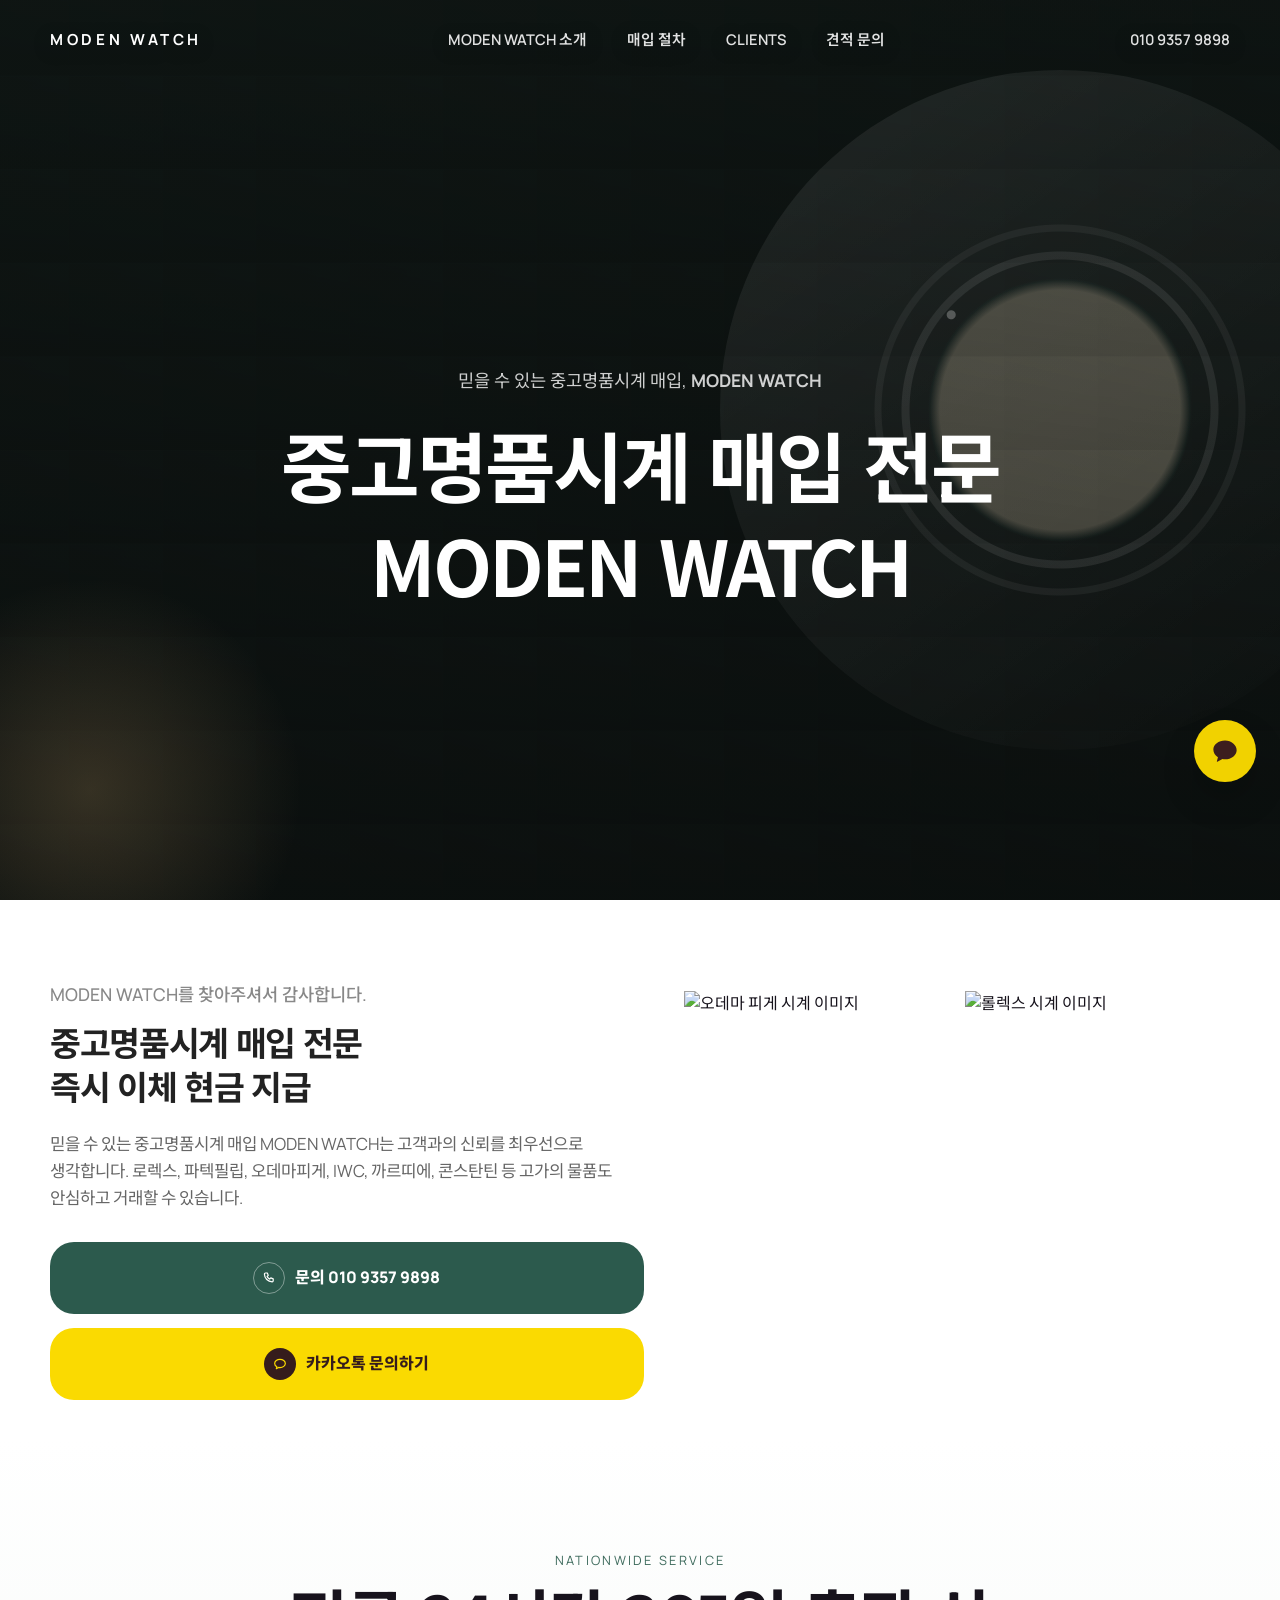
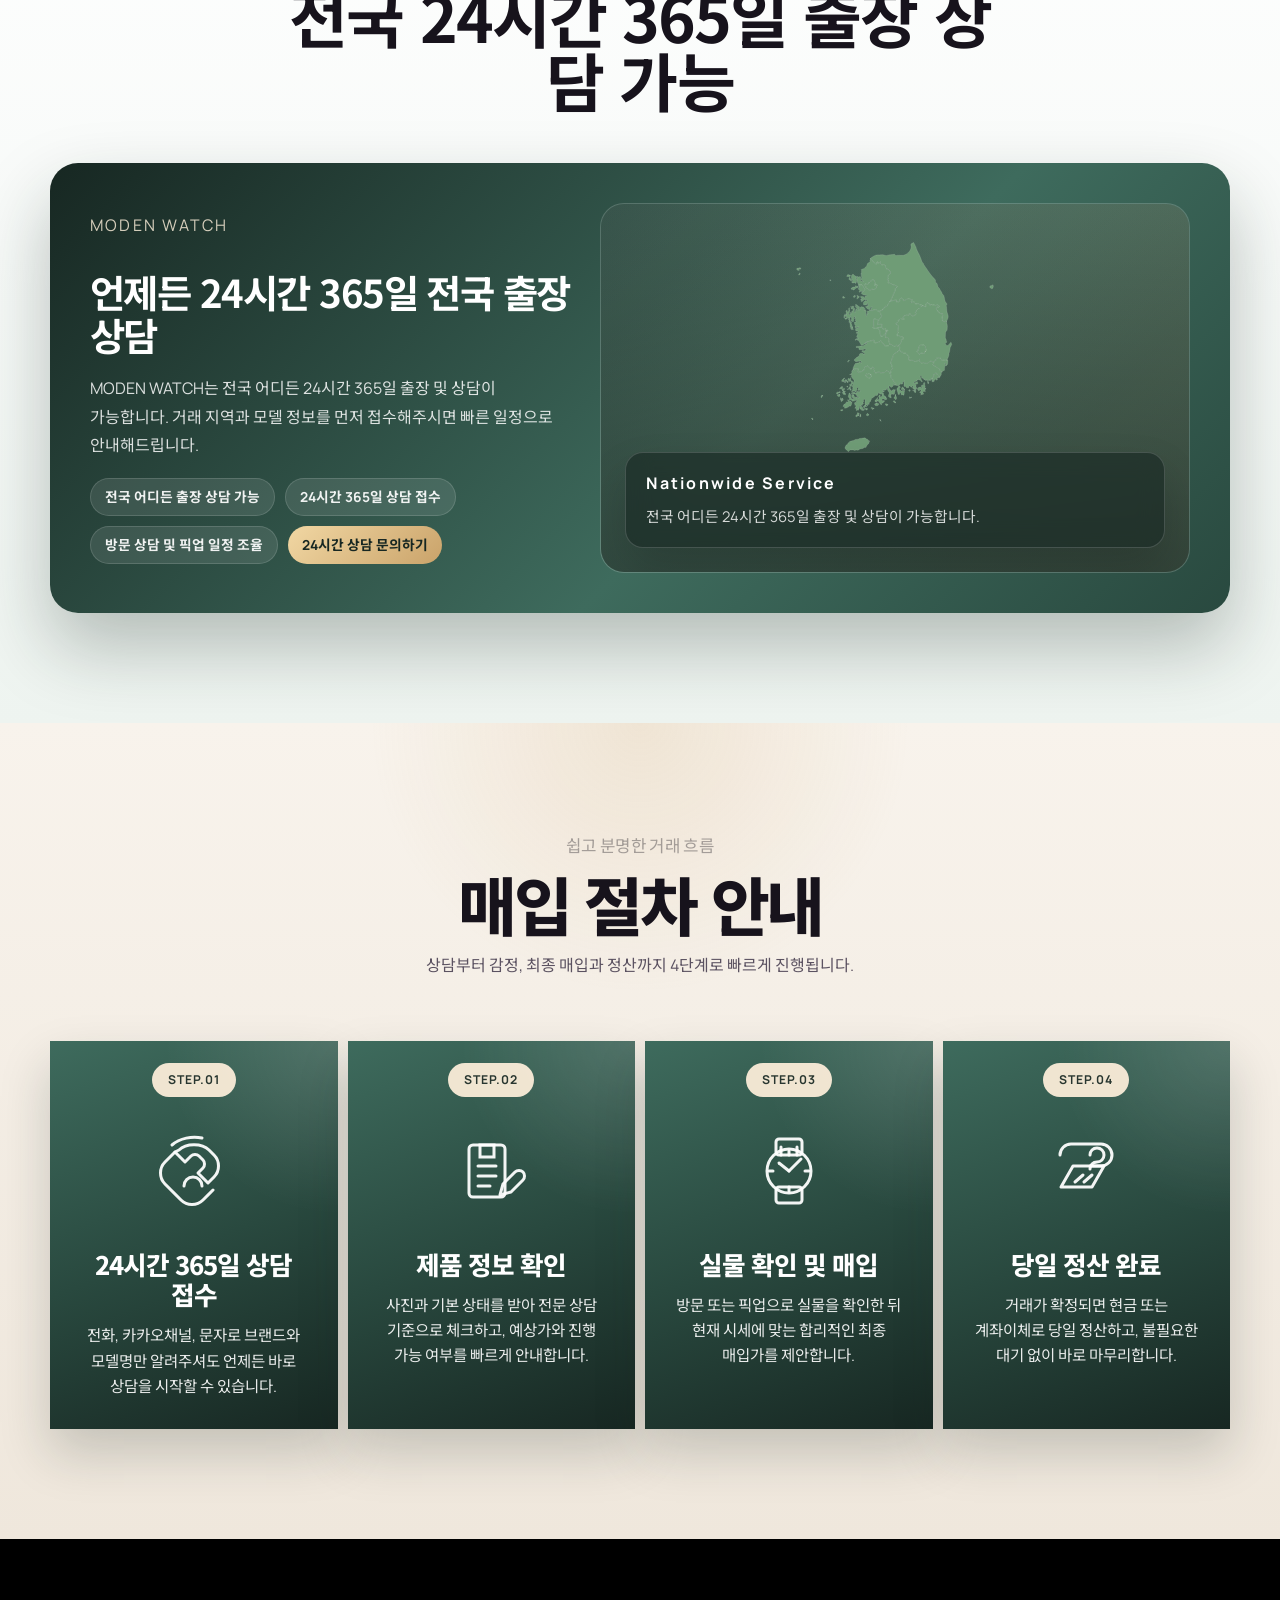
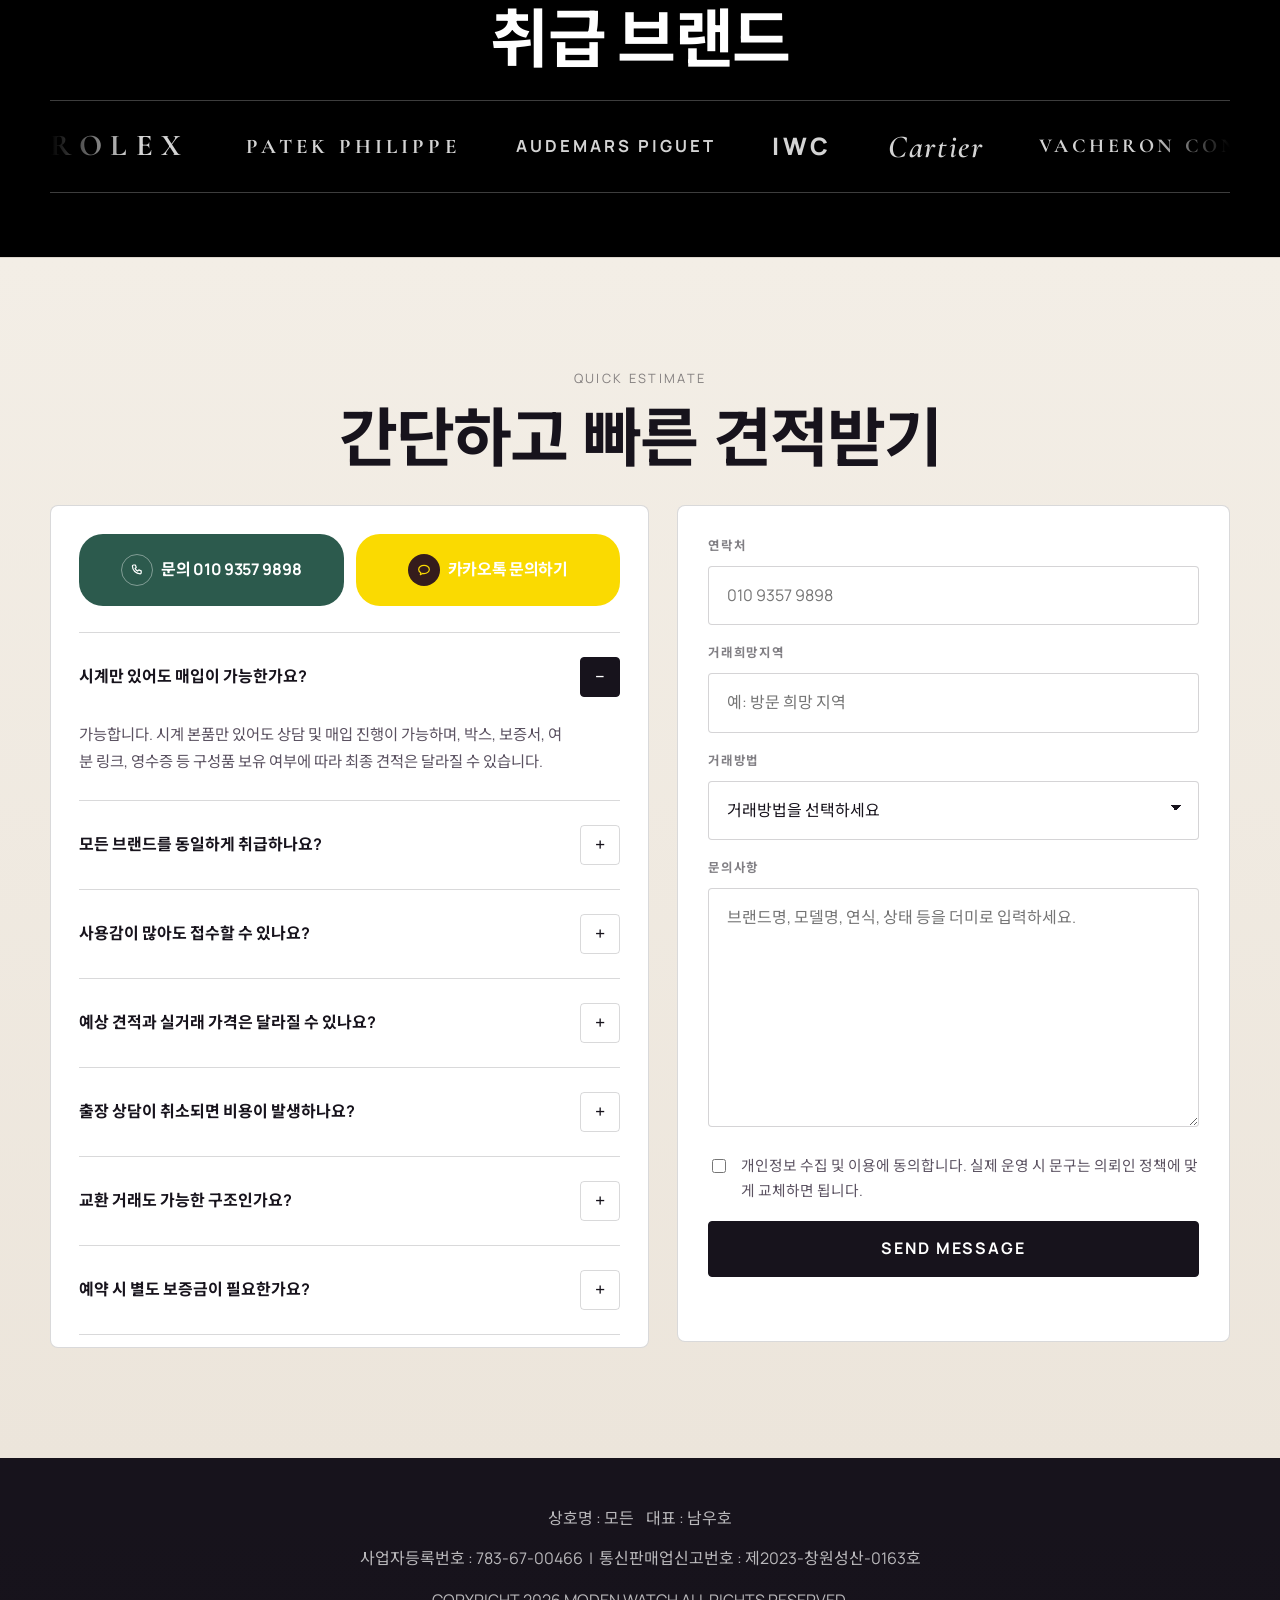
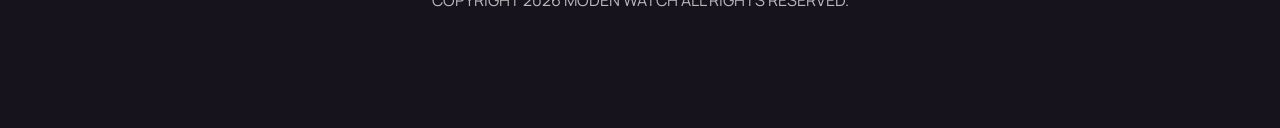
==== index.html @ f0e4f165 "init" ====
<!DOCTYPE html>
<html lang="ko">
  <head>
    <meta charset="UTF-8" />
    <meta name="viewport" content="width=device-width, initial-scale=1.0" />
    <title>MODEN WATCH | Premium Watch Exchange Landing</title>
    <meta
      name="description"
      content="럭셔리 워치 매입과 교환을 위한 반응형 랜딩 페이지 샘플입니다."
    />
    <link
      rel="icon"
      href="data:image/svg+xml,%3Csvg xmlns='http://www.w3.org/2000/svg' viewBox='0 0 64 64'%3E%3Crect width='64' height='64' rx='16' fill='%23172722'/%3E%3Ctext x='50%25' y='54%25' text-anchor='middle' dominant-baseline='middle' font-family='Georgia, serif' font-size='22' fill='%23f4e7cf'%3EMW%3C/text%3E%3C/svg%3E"
    />
    <link rel="preconnect" href="https://fonts.googleapis.com" />
    <link rel="preconnect" href="https://fonts.gstatic.com" crossorigin />
    <link
      href="https://fonts.googleapis.com/css2?family=Cormorant+Garamond:wght@500;600;700&family=Manrope:wght@400;500;600;700;800&family=Noto+Sans+KR:wght@400;500;700;800&display=swap"
      rel="stylesheet"
    />
    <link rel="stylesheet" href="./assets/css/styles.css" />
  </head>
  <body>
    <a class="floating-chat" href="https://pf.kakao.com/" target="_blank" rel="noopener" aria-label="카카오톡 채널 문의">
      <svg xmlns="http://www.w3.org/2000/svg" viewBox="0 0 24 24" width="28" height="28" fill="#3C1E1E" style="display:block;">
        <path d="M12 3C6.477 3 2 6.477 2 10.8c0 2.721 1.57 5.117 3.963 6.574l-.93 3.46a.3.3 0 0 0 .44.328L9.82 18.9A11.3 11.3 0 0 0 12 19.1c5.523 0 10-3.477 10-7.8S17.523 3 12 3z"/>
      </svg>
    </a>

    <header class="site-header">
      <div class="shell header-shell">
        <a class="brand" href="#top" aria-label="MODEN WATCH 홈">
          <span class="brand-text">
            <strong>MODEN WATCH</strong>
          </span>
        </a>

        <nav class="main-nav" aria-label="주요 메뉴">
          <a href="#about">MODEN WATCH 소개</a>
          <a href="#service">매입 절차</a>
          <a href="#clients">CLIENTS</a>
          <a href="#contact">견적 문의</a>
        </nav>

        <a class="header-phone" href="tel:01093579898">010 9357 9898</a>

        <button
          class="menu-toggle"
          type="button"
          aria-expanded="false"
          aria-controls="mobileMenu"
        >
          <span></span>
          <span></span>
          <span></span>
        </button>
      </div>

      <div class="mobile-menu" id="mobileMenu">
        <a href="#about">MODEN WATCH 소개</a>
        <a href="#service">매입 절차</a>
        <a href="#clients">CLIENTS</a>
        <a href="#contact">견적 문의</a>
      </div>
    </header>

    <main id="top">
      <section class="hero-section hero-bg-cartier">
        <div class="hero-overlay"></div>
        <div class="shell hero-grid">
          <div class="hero-copy">
            <p class="eyebrow" style="color: rgba(255,255,255,0.8); text-transform:none; font-size:1.1rem; letter-spacing:0; margin-bottom:20px;">믿을 수 있는 중고명품시계 매입, <strong>MODEN WATCH</strong></p>
            <h1 style="font-family: 'Noto Sans KR', sans-serif; font-weight: 700; letter-spacing: -0.04em; word-break: keep-all; line-height: 1.3; font-size: clamp(2.8rem, 6vw, 4.8rem);">
              중고명품시계 매입 전문
              <br />
              MODEN WATCH
            </h1>
          </div>
        </div>
      </section>

      <section class="about-section section-pad" id="about" style="background:#fff; padding-top: 80px; padding-bottom:40px;">
        <div class="shell about-grid" style="align-items: center;">
          <div class="about-grid-content">
            <p class="eyebrow" style="color: #888; font-size: 1.1rem; letter-spacing: 0; text-transform:none; margin-bottom:12px; font-weight:500;">MODEN WATCH를 찾아주셔서 감사합니다.</p>
            <h2 style="color: #222; font-size: 2.1rem; font-family: 'Noto Sans KR', sans-serif; letter-spacing: -0.04em; margin-bottom: 24px; line-height: 1.3;">중고명품시계 매입 전문<br>즉시 이체 현금 지급</h2>
            <p style="color: #666; font-size: 1.05rem; line-height: 1.6; word-break: keep-all; margin-bottom: 30px;">
              믿을 수 있는 중고명품시계 매입 MODEN WATCH는 고객과의 신뢰를 최우선으로 생각합니다. 로렉스, 파텍필립, 오데마피게, IWC, 까르띠에, 콘스탄틴 등 고가의 물품도 안심하고 거래할 수 있습니다.
            </p>
            <div class="action-buttons">
              <a href="tel:01093579898" class="action-btn action-btn-phone action-btn-large">
                <span class="action-icon action-icon-phone" aria-hidden="true">
                  <svg viewBox="0 0 24 24" fill="none" xmlns="http://www.w3.org/2000/svg">
                    <path d="M6.7 4.5H9.5L10.9 8.1L9.2 9.8C10 11.4 11.4 12.8 13 13.6L14.7 11.9L18.3 13.3V16.1C18.3 17 17.6 17.7 16.7 17.7C10.5 17.7 5.1 12.3 5.1 6.1C5.1 5.2 5.8 4.5 6.7 4.5Z" stroke="currentColor" stroke-width="1.8" stroke-linecap="round" stroke-linejoin="round"/>
                  </svg>
                </span>
                문의 010 9357 9898
              </a>
              <a href="https://pf.kakao.com/" target="_blank" rel="noopener" class="action-btn action-btn-kakao action-btn-large">
                <span class="action-icon action-icon-kakao" aria-hidden="true">
                  <svg viewBox="0 0 24 24" fill="none" xmlns="http://www.w3.org/2000/svg">
                    <path d="M12 5C7.6 5 4 7.8 4 11.2C4 13.3 5.3 15.1 7.3 16.2L6.5 19L9.9 17.2C10.6 17.3 11.3 17.4 12 17.4C16.4 17.4 20 14.6 20 11.2C20 7.8 16.4 5 12 5Z" stroke="currentColor" stroke-width="1.8" stroke-linejoin="round"/>
                  </svg>
                </span>
                카카오톡 문의하기
              </a>
            </div>
          </div>

          <div class="about-visuals-new" style="display: grid; grid-template-columns: 1fr 1fr; gap: 16px;">
            <div class="visual-imgbox" style="aspect-ratio: 3/4.5; overflow: hidden; display:flex;">
              <img src="https://images.unsplash.com/photo-1695921504311-a42b163ae0a3?fm=jpg&amp;q=60&amp;w=3000&amp;auto=format&amp;fit=crop&amp;ixlib=rb-4.1.0&amp;ixid=M3wxMjA3fDB8MHxwaG90by1wYWdlfHx8fGVufDB8fHx8fA%3D%3D" style="width:100%; height:100%; object-fit: cover; object-position: 13% center;" alt="오데마 피게 시계 이미지">
            </div>
            <div class="visual-imgbox" style="aspect-ratio: 3/4.5; overflow: hidden; display:flex;">
              <img src="https://upload.wikimedia.org/wikipedia/commons/2/27/Rolex_Submariner_diving_watch.jpg" style="width:100%; height:100%; object-fit: cover;" alt="롤렉스 시계 이미지">
            </div>
          </div>
        </div>
      </section>

      <section class="coverage-section section-pad">
        <div class="shell">
          <div class="section-heading centered">
            <p class="eyebrow">Nationwide service</p>
            <h2>전국 24시간 365일 출장 상담 가능</h2>
          </div>

          <div class="coverage-hero">
            <div class="coverage-copy">
              <p class="eyebrow subtle">MODEN WATCH</p>
              <h3>언제든 24시간 365일 전국 출장 상담</h3>
              <p>
                MODEN WATCH는 전국 어디든 24시간 365일 출장 및 상담이 가능합니다.
                거래 지역과 모델 정보를 먼저 접수해주시면 빠른 일정으로 안내해드립니다.
              </p>
              <div class="coverage-points">
                <span>전국 어디든 출장 상담 가능</span>
                <span>24시간 365일 상담 접수</span>
                <span>방문 상담 및 픽업 일정 조율</span>
                <a class="coverage-point-cta" href="#contact">24시간 상담 문의하기</a>
              </div>
            </div>
            <div class="coverage-visual">
              <img src="./screen_shot/kr.svg" alt="전국 출장 상담 안내 지도 이미지" />
              <div class="coverage-visual-copy">
                <strong>Nationwide Service</strong>
                <span>전국 어디든 24시간 365일 출장 및 상담이 가능합니다.</span>
              </div>
            </div>
          </div>

        </div>
      </section>

      <!-- ── PROCESS ─────────────────────────────────────────── -->
      <section class="service-section section-pad" id="service">
        <div class="shell">
          <div class="section-heading centered reveal">
            <p class="eyebrow">쉽고 분명한 거래 흐름</p>
            <h2 class="section-title-kr">매입 절차 안내</h2>
            <p class="section-sub">상담부터 감정, 최종 매입과 정산까지 4단계로 빠르게 진행됩니다.</p>
          </div>

          <div class="process-timeline">
            <article class="ptl-card reveal">
              <div class="ptl-head">
                <span class="ptl-kicker">STEP.01</span>
                <div class="ptl-icon" aria-hidden="true">
                  <svg width="88" height="88" viewBox="0 0 88 88" fill="none" xmlns="http://www.w3.org/2000/svg">
                    <path d="M29 23C36 16 52 16 59 23L64 28C70 34 70 44 64 50L58 56L48 46L53 41C55 39 55 35 53 33L49 29C47 27 43 27 41 29L35 35L25 25L29 23Z" stroke="currentColor" stroke-width="3" stroke-linecap="round" stroke-linejoin="round"/>
                    <path d="M25 25L15 35C9 41 9 51 15 57L31 73C37 79 47 79 53 73L63 63" stroke="currentColor" stroke-width="3" stroke-linecap="round" stroke-linejoin="round"/>
                    <path d="M22 18C30 11 42 9 52 11" stroke="currentColor" stroke-width="3" stroke-linecap="round"/>
                    <path d="M34 59C34 54 38 50 43 50C48 50 52 54 52 59" stroke="currentColor" stroke-width="3" stroke-linecap="round"/>
                  </svg>
                </div>
              </div>
              <div class="ptl-body">
                <h3>24시간 365일 상담 접수</h3>
                <p>전화, 카카오채널, 문자로 브랜드와 모델명만 알려주셔도 언제든 바로 상담을 시작할 수 있습니다.</p>
              </div>
            </article>
            <article class="ptl-card reveal">
              <div class="ptl-head">
                <span class="ptl-kicker">STEP.02</span>
                <div class="ptl-icon" aria-hidden="true">
                  <svg width="88" height="88" viewBox="0 0 88 88" fill="none" xmlns="http://www.w3.org/2000/svg">
                    <rect x="22" y="18" width="36" height="52" rx="4" stroke="currentColor" stroke-width="3"/>
                    <path d="M33 18H47V30H33V18Z" stroke="currentColor" stroke-width="3"/>
                    <path d="M31 39H49" stroke="currentColor" stroke-width="3" stroke-linecap="round"/>
                    <path d="M31 49H49" stroke="currentColor" stroke-width="3" stroke-linecap="round"/>
                    <path d="M31 59H43" stroke="currentColor" stroke-width="3" stroke-linecap="round"/>
                    <path d="M56 57L68 45C70 43 74 43 76 45C78 47 78 51 76 53L64 65L53 68L56 57Z" stroke="currentColor" stroke-width="3" stroke-linejoin="round"/>
                  </svg>
                </div>
              </div>
              <div class="ptl-body">
                <h3>제품 정보 확인</h3>
                <p>사진과 기본 상태를 받아 전문 상담 기준으로 체크하고, 예상가와 진행 가능 여부를 빠르게 안내합니다.</p>
              </div>
            </article>
            <article class="ptl-card reveal">
              <div class="ptl-head">
                <span class="ptl-kicker">STEP.03</span>
                <div class="ptl-icon" aria-hidden="true">
                  <svg width="88" height="88" viewBox="0 0 88 88" fill="none" xmlns="http://www.w3.org/2000/svg">
                    <rect x="31" y="12" width="26" height="16" rx="3" stroke="currentColor" stroke-width="3"/>
                    <path d="M36 28V20" stroke="currentColor" stroke-width="3" stroke-linecap="round"/>
                    <path d="M52 28V20" stroke="currentColor" stroke-width="3" stroke-linecap="round"/>
                    <circle cx="44" cy="44" r="22" stroke="currentColor" stroke-width="3"/>
                    <path d="M44 44L56 32" stroke="currentColor" stroke-width="3" stroke-linecap="round"/>
                    <path d="M44 44L34 36" stroke="currentColor" stroke-width="3" stroke-linecap="round"/>
                    <path d="M44 28V24" stroke="currentColor" stroke-width="3" stroke-linecap="round"/>
                    <path d="M44 64V60" stroke="currentColor" stroke-width="3" stroke-linecap="round"/>
                    <path d="M28 44H24" stroke="currentColor" stroke-width="3" stroke-linecap="round"/>
                    <path d="M64 44H60" stroke="currentColor" stroke-width="3" stroke-linecap="round"/>
                    <rect x="31" y="60" width="26" height="16" rx="3" stroke="currentColor" stroke-width="3"/>
                  </svg>
                </div>
              </div>
              <div class="ptl-body">
                <h3>실물 확인 및 매입</h3>
                <p>방문 또는 픽업으로 실물을 확인한 뒤 현재 시세에 맞는 합리적인 최종 매입가를 제안합니다.</p>
              </div>
            </article>
            <article class="ptl-card reveal">
              <div class="ptl-head">
                <span class="ptl-kicker">STEP.04</span>
                <div class="ptl-icon" aria-hidden="true">
                  <svg width="88" height="88" viewBox="0 0 88 88" fill="none" xmlns="http://www.w3.org/2000/svg">
                    <path d="M18 28C18 22 23 17 29 17H59C65 17 70 22 70 28C70 34 65 39 59 39H48" stroke="currentColor" stroke-width="3" stroke-linecap="round"/>
                    <path d="M19 60H50L62 39H31L19 60Z" stroke="currentColor" stroke-width="3" stroke-linejoin="round"/>
                    <path d="M48 28C48 24 51 21 55 21C59 21 62 24 62 28C62 32 59 35 55 35C51 35 48 38 48 42" stroke="currentColor" stroke-width="3" stroke-linecap="round"/>
                    <path d="M41 48L33 55" stroke="currentColor" stroke-width="3" stroke-linecap="round"/>
                    <path d="M50 48L42 55" stroke="currentColor" stroke-width="3" stroke-linecap="round"/>
                  </svg>
                </div>
              </div>
              <div class="ptl-body">
                <h3>당일 정산 완료</h3>
                <p>거래가 확정되면 현금 또는 계좌이체로 당일 정산하고, 불필요한 대기 없이 바로 마무리합니다.</p>
              </div>
            </article>
          </div>
        </div>
      </section>

      <!-- ── BRANDS ─────────────────────────────────────────── -->
      <section class="clients-section section-pad" id="clients">
        <div class="shell">
          <p class="brand-label">취급 브랜드</p>
          <div class="brand-scroller">
            <div class="brand-track">
              <span class="brand-wordmark brand-rolex">ROLEX</span>
              <span class="brand-wordmark brand-patek">PATEK PHILIPPE</span>
              <span class="brand-wordmark brand-ap">AUDEMARS PIGUET</span>
              <span class="brand-wordmark brand-iwc">IWC</span>
              <span class="brand-wordmark brand-cartier">Cartier</span>
              <span class="brand-wordmark brand-vacheron">VACHERON CONSTANTIN</span>
              <span class="brand-wordmark brand-omega">OMEGA</span>
              <span class="brand-wordmark brand-breitling">BREITLING</span>
              <!-- 루프용 복사본 -->
              <span class="brand-wordmark brand-rolex">ROLEX</span>
              <span class="brand-wordmark brand-patek">PATEK PHILIPPE</span>
              <span class="brand-wordmark brand-ap">AUDEMARS PIGUET</span>
              <span class="brand-wordmark brand-iwc">IWC</span>
              <span class="brand-wordmark brand-cartier">Cartier</span>
              <span class="brand-wordmark brand-vacheron">VACHERON CONSTANTIN</span>
              <span class="brand-wordmark brand-omega">OMEGA</span>
              <span class="brand-wordmark brand-breitling">BREITLING</span>
            </div>
          </div>
        </div>
      </section>

      <section class="contact-section section-pad" id="contact">
        <div class="shell">
          <div class="section-heading centered">
            <p class="eyebrow">Quick estimate</p>
            <h2>간단하고 빠른 견적받기</h2>
          </div>

          <div class="contact-grid">
            <div class="faq-column">
              <div class="contact-quick-actions">
                <a href="tel:01093579898" class="action-btn action-btn-phone">
                  <span class="action-icon action-icon-phone" aria-hidden="true">
                    <svg viewBox="0 0 24 24" fill="none" xmlns="http://www.w3.org/2000/svg">
                      <path d="M6.7 4.5H9.5L10.9 8.1L9.2 9.8C10 11.4 11.4 12.8 13 13.6L14.7 11.9L18.3 13.3V16.1C18.3 17 17.6 17.7 16.7 17.7C10.5 17.7 5.1 12.3 5.1 6.1C5.1 5.2 5.8 4.5 6.7 4.5Z" stroke="currentColor" stroke-width="1.8" stroke-linecap="round" stroke-linejoin="round"/>
                    </svg>
                  </span>
                  문의 010 9357 9898
                </a>
                <a href="https://pf.kakao.com/" target="_blank" rel="noopener" class="action-btn action-btn-kakao">
                  <span class="action-icon action-icon-kakao" aria-hidden="true">
                    <svg viewBox="0 0 24 24" fill="none" xmlns="http://www.w3.org/2000/svg">
                      <path d="M12 5C7.6 5 4 7.8 4 11.2C4 13.3 5.3 15.1 7.3 16.2L6.5 19L9.9 17.2C10.6 17.3 11.3 17.4 12 17.4C16.4 17.4 20 14.6 20 11.2C20 7.8 16.4 5 12 5Z" stroke="currentColor" stroke-width="1.8" stroke-linejoin="round"/>
                    </svg>
                  </span>
                  카카오톡 문의하기
                </a>
              </div>

              <div class="faq-list">
                <article class="faq-item active">
                  <button type="button" aria-expanded="true" aria-controls="faq-answer-1">
                    시계만 있어도 매입이 가능한가요?
                  </button>
                  <div class="faq-answer" id="faq-answer-1" aria-hidden="false">
                    <p>
                      가능합니다. 시계 본품만 있어도 상담 및 매입 진행이 가능하며, 박스,
                      보증서, 여분 링크, 영수증 등 구성품 보유 여부에 따라 최종 견적은 달라질 수 있습니다.
                    </p>
                  </div>
                </article>
                <article class="faq-item">
                  <button type="button" aria-expanded="false" aria-controls="faq-answer-2">
                    모든 브랜드를 동일하게 취급하나요?
                  </button>
                  <div class="faq-answer" id="faq-answer-2" aria-hidden="true">
                    <p>주요 명품 시계 브랜드를 중심으로 상담하고 있으며, 브랜드와 모델, 연식, 상태, 현재 시세에 따라 매입 가능 여부와 견적이 달라질 수 있습니다.</p>
                  </div>
                </article>
                <article class="faq-item">
                  <button type="button" aria-expanded="false" aria-controls="faq-answer-3">
                    사용감이 많아도 접수할 수 있나요?
                  </button>
                  <div class="faq-answer" id="faq-answer-3" aria-hidden="true">
                    <p>네, 가능합니다. 스크래치, 찍힘, 폴리싱 여부, 오버홀 이력, 유리나 베젤 상태, 작동 여부 등을 종합적으로 확인한 뒤 상담을 안내해드립니다.</p>
                  </div>
                </article>
                <article class="faq-item">
                  <button type="button" aria-expanded="false" aria-controls="faq-answer-4">
                    예상 견적과 실거래 가격은 달라질 수 있나요?
                  </button>
                  <div class="faq-answer" id="faq-answer-4" aria-hidden="true">
                    <p>사진과 전달 내용으로 안내드리는 금액은 1차 예상 견적이며, 최종 매입가는 실물 상태, 구성품 유무, 연식, 수리 이력, 당시 시세를 확인한 뒤 확정됩니다.</p>
                  </div>
                </article>
                <article class="faq-item">
                  <button type="button" aria-expanded="false" aria-controls="faq-answer-5">
                    출장 상담이 취소되면 비용이 발생하나요?
                  </button>
                  <div class="faq-answer" id="faq-answer-5" aria-hidden="true">
                    <p>기본 상담과 출장 일정 조율에는 별도 비용이 발생하지 않습니다. 일정 변경이나 취소가 필요하실 경우, 미리 연락 주시면 빠르게 재조율해드립니다.</p>
                  </div>
                </article>
                <article class="faq-item">
                  <button type="button" aria-expanded="false" aria-controls="faq-answer-6">
                    교환 거래도 가능한 구조인가요?
                  </button>
                  <div class="faq-answer" id="faq-answer-6" aria-hidden="true">
                    <p>교환 거래도 상담 가능합니다. 보유하신 모델과 희망하시는 모델 정보를 함께 알려주시면 시세와 차액 기준으로 진행 가능 여부를 안내해드립니다.</p>
                  </div>
                </article>
                <article class="faq-item">
                  <button type="button" aria-expanded="false" aria-controls="faq-answer-7">
                    예약 시 별도 보증금이 필요한가요?
                  </button>
                  <div class="faq-answer" id="faq-answer-7" aria-hidden="true">
                    <p>일반적인 상담 및 방문 예약에는 별도 보증금이 필요하지 않습니다. 접수 후 상담 내용을 확인한 뒤 시간과 장소를 안내해드리고 있습니다.</p>
                  </div>
                </article>
              </div>
            </div>

            <form class="estimate-form" id="estimateForm">
              <div class="field-row">
                <label for="phone">연락처</label>
                <input id="phone" name="phone" type="tel" placeholder="010 9357 9898" required />
              </div>
              <div class="field-row">
                <label for="location">거래희망지역</label>
                <input id="location" name="location" type="text" placeholder="예: 방문 희망 지역" required />
              </div>
              <div class="field-row">
                <label for="tradeType">거래방법</label>
                <select id="tradeType" name="tradeType" required>
                  <option value="">거래방법을 선택하세요</option>
                  <option value="sell">판매</option>
                  <option value="buy">구매</option>
                  <option value="swap">교환</option>
                </select>
              </div>
              <div class="field-row">
                <label for="details">문의사항</label>
                <textarea
                  id="details"
                  name="details"
                  rows="8"
                  placeholder="브랜드명, 모델명, 연식, 상태 등을 더미로 입력하세요."
                  required
                ></textarea>
              </div>
              <label class="consent-row" for="consent">
                <input id="consent" name="consent" type="checkbox" required />
                <span>
                  개인정보 수집 및 이용에 동의합니다. 실제 운영 시 문구는 의뢰인 정책에 맞게
                  교체하면 됩니다.
                </span>
              </label>
              <button class="primary-button submit-button" type="submit">send message</button>
              <p class="form-feedback" role="status" aria-live="polite"></p>
            </form>
          </div>
        </div>
      </section>
    </main>

    <footer class="site-footer">
      <div class="shell footer-shell">
        <div class="footer-copy" style="text-align:center; line-height:2;">
          <p>상호명 : 모든 &nbsp;&nbsp; 대표 : 남우호</p>
          <p>사업자등록번호 : 783-67-00466 &nbsp;|&nbsp; 통신판매업신고번호 : 제2023-창원성산-0163호</p>
          <p style="margin-top:10px;">COPYRIGHT 2026 MODEN WATCH ALL RIGHTS RESERVED.</p>
        </div>
      </div>
    </footer>

    <script src="./assets/js/script.js"></script>
  </body>
</html>
---- assets/css/styles.css ----
:root {
  --bg: #f6f1ea;
  --surface: #ffffff;
  --surface-muted: rgba(255, 255, 255, 0.68);
  --ink: #17131c;
  --ink-soft: #5b5261;
  --line: rgba(23, 19, 28, 0.12);
  --gold: #caa36a;
  --berry: #29493f;
  --berry-soft: #3e6b5d;
  --berry-deep: #172722;
  --lime: #6fe27f;
  --shadow: 0 28px 70px rgba(20, 8, 28, 0.16);
  --radius-lg: 34px;
  --radius-md: 22px;
  --radius-sm: 16px;
  --shell: min(1180px, calc(100% - 40px));
  --header-height: 80px;
}

*,
*::before,
*::after {
  box-sizing: border-box;
}

html {
  scroll-behavior: smooth;
}

body {
  margin: 0;
  font-family: "Manrope", "Noto Sans KR", sans-serif;
  color: var(--ink);
  background:
    radial-gradient(circle at top left, rgba(191, 151, 93, 0.18), transparent 28%),
    linear-gradient(180deg, #faf5ef 0%, #f4ede5 38%, #f8f4ef 100%);
  line-height: 1.6;
}

a {
  color: inherit;
  text-decoration: none;
}

button,
input,
select,
textarea {
  font: inherit;
}

img {
  max-width: 100%;
  display: block;
}

.shell {
  width: var(--shell);
  margin: 0 auto;
}

.section-pad {
  padding: 110px 0;
}

.eyebrow {
  margin: 0 0 12px;
  font-size: 0.8rem;
  letter-spacing: 0.18em;
  text-transform: uppercase;
  color: rgba(255, 255, 255, 0.78);
}

.eyebrow.subtle {
  color: rgba(255, 255, 255, 0.64);
}

.section-heading {
  max-width: 720px;
  margin-bottom: 52px;
}

.section-heading.centered {
  margin-left: auto;
  margin-right: auto;
  text-align: center;
}

.section-heading .eyebrow,
.section-copy .eyebrow {
  color: var(--berry-soft);
}

h1,
h2,
h3 {
  margin: 0;
  font-weight: 700;
  letter-spacing: -0.03em;
  line-height: 1.0;
}

h2, h3 {
  font-family: 'Noto Sans KR', sans-serif;
}

.section-title-kr {
  font-family: 'Noto Sans KR', sans-serif;
  font-weight: 800;
  letter-spacing: -0.05em;
}

.section-sub {
  color: var(--ink-soft);
  font-size: 1.05rem;
  margin-top: 8px;
}

h1 {
  font-size: clamp(3.6rem, 8vw, 6.6rem);
  color: #fff;
}

h2 {
  font-size: clamp(2.4rem, 5vw, 4.1rem);
  margin-bottom: 18px;
}

h3 {
  font-size: clamp(1.6rem, 2.4vw, 2.1rem);
}

p {
  margin: 0;
}

.action-buttons {
  display: flex;
  flex-direction: column;
  gap: 14px;
}

.action-btn {
  display: inline-flex;
  align-items: center;
  justify-content: center;
  gap: 10px;
  text-decoration: none;
}

.primary-button,
.ghost-button,
.shortcut-card,
.contact-quick-actions a,
.mobile-cta a {
  transition:
    transform 180ms ease,
    box-shadow 180ms ease,
    background-color 180ms ease,
    color 180ms ease,
    border-color 180ms ease;
}

.primary-button,
.ghost-button {
  display: inline-flex;
  align-items: center;
  justify-content: center;
  min-height: 56px;
  padding: 0 24px;
  border-radius: 999px;
  font-weight: 700;
}

.primary-button {
  color: #fff;
  background: linear-gradient(135deg, #3e6b5d 0%, #172722 100%);
  box-shadow: 0 18px 34px rgba(23, 39, 34, 0.24);
}

.ghost-button {
  border: 1px solid rgba(255, 255, 255, 0.34);
  color: #fff;
  background: rgba(255, 255, 255, 0.08);
}

.primary-button:hover,
.ghost-button:hover,
.shortcut-card:hover,
.contact-quick-actions a:hover,
.mobile-cta a:hover,
.header-phone:hover,
.faq-item button:hover,
.floating-chat:hover {
  transform: translateY(-2px);
}

.site-header {
  position: fixed;
  inset: 0 0 auto;
  z-index: 30;
  backdrop-filter: none;
  background: transparent;
  border-bottom: 0;
  transition: background-color 180ms ease, border-color 180ms ease, backdrop-filter 180ms ease;
}

.site-header.is-scrolled,
.site-header.menu-open {
  backdrop-filter: blur(18px);
  background: rgba(0, 0, 0, 0.88);
  border-bottom: 1px solid rgba(255, 255, 255, 0.08);
}

.header-shell {
  display: grid;
  grid-template-columns: auto 1fr auto;
  align-items: center;
  min-height: var(--header-height);
  gap: 24px;
}

.brand {
  display: inline-flex;
  align-items: center;
  gap: 14px;
  color: #fff;
  text-shadow: 0 4px 18px rgba(0, 0, 0, 0.35);
}

.brand-mark {
  width: 42px;
  height: 42px;
  display: grid;
  place-items: center;
  border-radius: 50%;
  border: 1px solid rgba(255, 255, 255, 0.24);
  font-size: 0.85rem;
  letter-spacing: 0.2em;
}

.brand-text {
  display: grid;
  gap: 2px;
}

.brand-text strong {
  font-size: 0.95rem;
  letter-spacing: 0.24em;
}

.brand-text small {
  font-size: 0.75rem;
  color: rgba(255, 255, 255, 0.7);
  letter-spacing: 0.08em;
}

.main-nav {
  display: flex;
  align-items: center;
  gap: 40px;
  justify-self: center;
}

.main-nav a,
.header-phone {
  color: rgba(255, 255, 255, 0.88);
  font-size: 0.92rem;
  font-weight: 600;
  text-shadow: 0 4px 18px rgba(0, 0, 0, 0.35);
}

.header-phone {
  padding: 0;
  border-radius: 0;
  background: transparent;
  border: 0;
}

.menu-toggle,
.mobile-menu {
  display: none;
}

.menu-toggle {
  width: 48px;
  height: 48px;
  background: transparent;
  border: 0;
  padding: 0;
  cursor: pointer;
}

.menu-toggle span {
  display: block;
  width: 22px;
  height: 2px;
  margin: 5px auto;
  background: #fff;
  border-radius: 999px;
}

.hero-section {
  position: relative;
  overflow: clip;
  min-height: 100svh;
  display: flex;
  flex-direction: column;
  justify-content: center;
  padding: calc(var(--header-height) + 60px) 0 60px;
  background:
    linear-gradient(180deg, rgba(11, 15, 14, 0.68), rgba(11, 15, 14, 0.9)),
    linear-gradient(135deg, rgba(23, 39, 34, 0.88), rgba(23, 39, 34, 0.54));
}

.hero-section::before,
.hero-section::after {
  content: "";
  position: absolute;
  inset: auto;
  border-radius: 50%;
  pointer-events: none;
}

.hero-section::before {
  width: 680px;
  height: 680px;
  right: -120px;
  top: 70px;
  background:
    radial-gradient(circle at 34% 36%, rgba(255, 255, 255, 0.4) 0 4px, transparent 5px),
    radial-gradient(circle at 50% 50%, rgba(243, 226, 193, 0.34) 0 120px, rgba(41, 73, 63, 0.18) 130px, transparent 132px),
    radial-gradient(circle at 50% 50%, transparent 0 150px, rgba(255, 255, 255, 0.12) 151px 158px, transparent 159px),
    radial-gradient(circle at 50% 50%, transparent 0 178px, rgba(255, 255, 255, 0.08) 179px 185px, transparent 186px),
    linear-gradient(145deg, rgba(255, 255, 255, 0.12), rgba(255, 255, 255, 0));
  filter: blur(0.5px);
  opacity: 0.75;
}

.hero-section::after {
  width: 460px;
  height: 460px;
  left: -140px;
  bottom: -120px;
  background: radial-gradient(circle, rgba(202, 163, 106, 0.22), transparent 65%);
}

.hero-overlay {
  position: absolute;
  inset: 0;
  background: url("https://media2.giphy.com/media/v1.Y2lkPTc5MGI3NjExdXFxMTRiNXVodTV1bTh3MnFpZDlwa2t6NjJnNnE3aGszMnV0OWpicCZlcD12MV9pbnRlcm5hbF9naWZfYnlfaWQmY3Q9Zw/f4rDGukvX1RictgDlC/giphy.gif") center/cover no-repeat;
  filter: grayscale(1) contrast(1.05) brightness(0.42);
  transform: scale(1.04);
  transform-origin: center;
}

.hero-overlay::after {
  content: "";
  position: absolute;
  inset: 0;
  background:
    linear-gradient(180deg, rgba(9, 12, 11, 0.08), rgba(9, 12, 11, 0.58)),
    linear-gradient(135deg, rgba(23, 39, 34, 0.26), rgba(202, 163, 106, 0.08)),
    linear-gradient(90deg, rgba(255, 255, 255, 0.05) 1px, transparent 1px),
    linear-gradient(rgba(255, 255, 255, 0.05) 1px, transparent 1px);
  background-size: 90px 90px;
  opacity: 0.2;
}

.hero-grid {
  position: relative;
  z-index: 1;
  display: grid;
  grid-template-columns: 1fr;
  align-items: center;
  justify-items: center;
  gap: 40px;
  flex: 1;
}

.hero-copy {
  max-width: 760px;
  text-align: center;
}

.hero-body {
  max-width: 540px;
  margin-top: 24px;
  margin-left: auto;
  margin-right: auto;
  color: rgba(255, 255, 255, 0.78);
  font-size: 1.02rem;
}

.hero-actions {
  display: flex;
  flex-wrap: wrap;
  gap: 14px;
  margin-top: 34px;
  justify-content: center;
}

.hero-aside {
  display: grid;
  gap: 16px;
  width: min(100%, 760px);
}

.hero-card-grid {
  display: grid;
  grid-template-columns: repeat(2, minmax(0, 1fr));
  gap: 16px;
}

.hero-card {
  position: relative;
  padding: 22px;
  min-height: 170px;
  border-radius: var(--radius-md);
  background:
    linear-gradient(145deg, rgba(255, 255, 255, 0.16), rgba(255, 255, 255, 0.05)),
    linear-gradient(180deg, rgba(255, 255, 255, 0.08), rgba(255, 255, 255, 0.02));
  border: 1px solid rgba(255, 255, 255, 0.14);
  backdrop-filter: blur(18px);
  color: #fff;
  box-shadow: var(--shadow);
}

.hero-card::after {
  content: "";
  position: absolute;
  inset: auto 22px 22px auto;
  width: 56px;
  height: 56px;
  border-radius: 50%;
  background: radial-gradient(circle, rgba(255, 255, 255, 0.4), transparent 68%);
  opacity: 0.34;
}

.hero-card-large {
  min-height: 240px;
}

.hero-card span {
  display: block;
  margin-bottom: 8px;
  font-size: 0.78rem;
  letter-spacing: 0.16em;
  text-transform: uppercase;
  color: rgba(255, 255, 255, 0.68);
}

.hero-card strong {
  display: block;
  margin-bottom: 8px;
  font-family: "Cormorant Garamond", serif;
  font-size: 2.4rem;
}

.hero-card p {
  color: rgba(255, 255, 255, 0.72);
  font-size: 0.92rem;
  max-width: 240px;
}

.hero-shortcuts {
  position: relative;
  z-index: 1;
  display: grid;
  grid-template-columns: repeat(3, minmax(0, 1fr));
  gap: 14px;
  margin-top: 46px;
}

.shortcut-card {
  padding: 18px 20px;
  border-radius: 20px;
  background: var(--surface);
  box-shadow: var(--shadow);
}

.shortcut-card span {
  display: block;
  color: var(--berry-soft);
  font-size: 0.82rem;
  letter-spacing: 0.08em;
  text-transform: uppercase;
}

.shortcut-card strong {
  display: block;
  margin-top: 8px;
  font-size: 1.03rem;
}

.about-grid,
.contact-grid {
  display: grid;
  grid-template-columns: minmax(0, 1fr) minmax(320px, 0.92fr);
  gap: 40px;
}

.section-copy p + .check-list {
  margin-top: 22px;
}

.check-list {
  margin: 0;
  padding: 0;
  list-style: none;
  display: grid;
  gap: 12px;
}

.check-list li {
  position: relative;
  padding-left: 26px;
  color: var(--ink-soft);
}

.check-list li::before {
  content: "";
  position: absolute;
  left: 0;
  top: 10px;
  width: 11px;
  height: 11px;
  border-radius: 50%;
  background: linear-gradient(135deg, var(--gold), #f2d6af);
  box-shadow: 0 0 0 5px rgba(202, 163, 106, 0.12);
}

.about-visuals {
  display: grid;
  grid-template-columns: 1.1fr 0.9fr;
  gap: 18px;
}

.image-panel {
  position: relative;
  overflow: hidden;
  border-radius: var(--radius-lg);
  min-height: 420px;
  background:
    radial-gradient(circle at 30% 24%, rgba(255, 226, 189, 0.5), transparent 22%),
    linear-gradient(135deg, #29493f, #6f9385 56%, #172722);
  box-shadow: var(--shadow);
}

.image-panel-soft {
  margin-top: 64px;
  min-height: 320px;
  background:
    radial-gradient(circle at 75% 16%, rgba(255, 255, 255, 0.34), transparent 18%),
    linear-gradient(150deg, #d7d1cb, #8b7e7c 54%, #29161f);
}

.image-panel::before {
  content: "";
  position: absolute;
  inset: 14% 12% auto auto;
  width: 180px;
  height: 180px;
  border-radius: 50%;
  background:
    radial-gradient(circle at center, rgba(255, 255, 255, 0.34) 0 34px, rgba(255, 255, 255, 0.1) 35px 72px, transparent 74px),
    radial-gradient(circle at center, transparent 0 90px, rgba(255, 255, 255, 0.1) 92px 96px, transparent 98px);
  border: 8px solid rgba(255, 255, 255, 0.08);
  transform: rotate(-14deg);
}

.image-panel-copy {
  position: absolute;
  left: 26px;
  bottom: 24px;
  color: #fff;
}

.image-panel-copy span {
  display: block;
  font-size: 0.82rem;
  letter-spacing: 0.16em;
  text-transform: uppercase;
  color: rgba(255, 255, 255, 0.68);
}

.image-panel-copy strong {
  display: block;
  margin-top: 8px;
  font-size: 1.55rem;
}

.trust-strip {
  display: grid;
  grid-template-columns: repeat(3, minmax(0, 1fr));
  gap: 18px;
  margin-top: 52px;
}

.trust-strip article,
.process-card,
.stats-grid article,
.estimate-form,
.faq-item {
  background: var(--surface);
  border: 1px solid var(--line);
  border-radius: var(--radius-md);
  box-shadow: var(--shadow);
}

.trust-strip article {
  padding: 28px;
}

.trust-icon {
  width: 48px;
  height: 48px;
  display: grid;
  place-items: center;
  border-radius: 16px;
  background: linear-gradient(135deg, rgba(41, 73, 63, 0.12), rgba(202, 163, 106, 0.2));
  color: var(--berry);
  font-weight: 800;
}

.trust-strip h3 {
  margin: 18px 0 10px;
  font-size: 1.5rem;
}

.trust-strip p,
.section-heading p,
.section-copy p,
.coverage-copy p,
.process-card p,
.faq-answer,
.estimate-form,
.site-footer,
.stats-grid span {
  color: var(--ink-soft);
}

.coverage-section {
  background: linear-gradient(180deg, #fff 0%, #eef4f0 100%);
}

.coverage-hero {
  display: grid;
  grid-template-columns: minmax(0, 0.9fr) minmax(360px, 1.1fr);
  gap: 28px;
  padding: 40px;
  border-radius: 28px;
  background: linear-gradient(135deg, #172722 0%, #3e6b5d 60%, #29493f 100%);
  box-shadow: 0 34px 72px rgba(23, 39, 34, 0.28);
  color: #fff;
}

.coverage-copy {
  display: grid;
  align-content: center;
  gap: 18px;
}

.coverage-hero .coverage-copy .eyebrow {
  color: rgba(248, 235, 215, 0.84);
  letter-spacing: 0.14em;
}

.coverage-copy h3 {
  margin: 0;
  font-size: clamp(2rem, 3vw, 3.1rem);
  line-height: 1.12;
  letter-spacing: -0.04em;
}

.coverage-hero .coverage-copy p {
  color: rgba(255, 255, 255, 0.84);
  font-size: 1rem;
  line-height: 1.8;
  word-break: keep-all;
}

.coverage-visual {
  position: relative;
  display: flex;
  align-items: center;
  justify-content: center;
  min-height: 320px;
  padding: 28px 28px 110px;
  border-radius: 24px;
  border: 1px solid rgba(255, 255, 255, 0.12);
  background: rgba(255, 255, 255, 0.08);
  overflow: hidden;
}

.coverage-visual img {
  width: min(100%, 440px);
  max-height: 230px;
  height: auto;
  object-fit: contain;
  display: block;
  position: relative;
  z-index: 1;
}

.coverage-visual::before {
  content: "";
  position: absolute;
  inset: 0;
  background:
    linear-gradient(180deg, rgba(23, 39, 34, 0.08), rgba(23, 39, 34, 0.56)),
    linear-gradient(135deg, rgba(23, 39, 34, 0.1), rgba(202, 163, 106, 0.18));
}

.coverage-visual-copy {
  position: absolute;
  left: 24px;
  right: 24px;
  bottom: 24px;
  z-index: 1;
  display: grid;
  gap: 8px;
  padding: 18px 20px;
  border-radius: 18px;
  border: 1px solid rgba(255, 255, 255, 0.16);
  background: rgba(23, 39, 34, 0.62);
  color: #fff;
  box-shadow: 0 22px 44px rgba(0, 0, 0, 0.16);
  backdrop-filter: blur(12px);
}

.coverage-visual-copy strong {
  display: block;
  font-size: 1rem;
  letter-spacing: 0.14em;
}

.coverage-visual-copy span {
  display: block;
  font-size: 0.92rem;
  color: rgba(255, 255, 255, 0.82);
  line-height: 1.6;
}

.coverage-points {
  display: flex;
  flex-wrap: wrap;
  gap: 10px;
}

.coverage-points span,
.coverage-point-cta {
  display: inline-flex;
  align-items: center;
  min-height: 38px;
  padding: 0 14px;
  border-radius: 999px;
  font-size: 0.86rem;
  font-weight: 700;
}

.coverage-points span {
  background: rgba(255, 255, 255, 0.1);
  border: 1px solid rgba(255, 255, 255, 0.14);
  color: rgba(255, 255, 255, 0.92);
}

.coverage-point-cta {
  justify-content: center;
  background: linear-gradient(135deg, #f1d7a3 0%, #caa36a 100%);
  color: #172722;
  text-decoration: none;
}

/* ── reveal 애니메이션 ── */
.reveal {
  opacity: 0;
  transform: translateY(28px);
  transition: opacity 0.65s ease, transform 0.65s ease;
}
.reveal.visible {
  opacity: 1;
  transform: none;
}

/* ── process cards ── */
.service-section {
  background:
    radial-gradient(circle at top center, rgba(202, 163, 106, 0.18), transparent 26%),
    linear-gradient(180deg, #f8f3ec 0%, #efe7dc 100%);
}

.service-section .section-heading {
  max-width: 760px;
  margin-bottom: 62px;
}

.service-section .eyebrow {
  color: rgba(23, 19, 28, 0.36);
  letter-spacing: 0.02em;
  text-transform: none;
  font-size: 1.05rem;
}

.service-section .section-sub {
  margin-top: 14px;
  font-size: 1rem;
}

.process-timeline {
  display: grid;
  grid-template-columns: repeat(4, minmax(0, 1fr));
  gap: 10px;
  margin-top: 0;
}

.ptl-card {
  position: relative;
  min-height: 100%;
  padding: 22px 26px 30px;
  border: 0;
  border-radius: 0;
  background:
    radial-gradient(circle at top right, rgba(255, 255, 255, 0.14), transparent 36%),
    linear-gradient(160deg, var(--berry-soft) 0%, var(--berry) 52%, var(--berry-deep) 100%);
  color: #fff;
  box-shadow: 0 24px 48px rgba(23, 39, 34, 0.2);
  overflow: hidden;
}

.ptl-head {
  display: flex;
  flex-direction: column;
  align-items: center;
  gap: 20px;
  margin-bottom: 24px;
}

.ptl-kicker {
  display: inline-flex;
  align-items: center;
  justify-content: center;
  min-height: 34px;
  padding: 0 16px;
  border-radius: 999px;
  background: rgba(248, 235, 215, 0.96);
  color: rgba(23, 39, 34, 0.92);
  font-size: 0.76rem;
  font-weight: 700;
  letter-spacing: 0.08em;
}

.ptl-icon {
  width: 108px;
  height: 108px;
  display: grid;
  place-items: center;
  color: rgba(255, 255, 255, 0.94);
}

.ptl-icon svg {
  width: 88px;
  height: 88px;
}

.ptl-body {
  display: grid;
  align-content: start;
  text-align: center;
}

.ptl-body h3 {
  font-family: 'Noto Sans KR', sans-serif;
  font-size: 1.6rem;
  font-weight: 800;
  margin-bottom: 14px;
  color: #fff;
  letter-spacing: -0.04em;
  line-height: 1.18;
  word-break: keep-all;
}

.ptl-body p {
  font-size: 0.97rem;
  color: rgba(255, 255, 255, 0.9);
  line-height: 1.62;
  word-break: keep-all;
}

/* ── stats dark ── */
.stats-section {
  padding: 0;
}

.stats-dark {
  background: linear-gradient(135deg, #170d20 0%, #2d1245 50%, #170d20 100%);
  padding: 72px 0;
}

.stats-grid {
  display: grid;
  grid-template-columns: repeat(4, minmax(0, 1fr));
  gap: 0;
}

.stats-grid article {
  padding: 20px 30px;
  text-align: center;
  border-right: 1px solid rgba(255,255,255,0.08);
}

.stats-grid article:last-child {
  border-right: none;
}

.stats-grid strong {
  display: block;
  font-family: 'Manrope', sans-serif;
  font-size: clamp(2.6rem, 4vw, 4rem);
  font-weight: 800;
  color: var(--gold);
  letter-spacing: -0.02em;
  line-height: 1;
}

.stats-grid span {
  display: block;
  margin-top: 12px;
  font-size: 0.88rem;
  color: rgba(255,255,255,0.54);
  letter-spacing: 0.06em;
  text-transform: uppercase;
}

/* ── brand scroller ── */
.clients-section {
  padding-top: 64px;
  padding-bottom: 64px;
  overflow: hidden;
  background: #000;
  color: #fff;
}

.brand-label {
  text-align: center;
  font-size: clamp(2.4rem, 5vw, 4.1rem);
  letter-spacing: -0.02em;
  color: #fff;
  margin-bottom: 28px;
  font-weight: 700;
  line-height: 1.08;
}

.brand-scroller {
  overflow: hidden;
  position: relative;
  border-top: 1px solid rgba(255,255,255,0.24);
  border-bottom: 1px solid rgba(255,255,255,0.24);
  padding: 20px 0;
}

.brand-scroller::before,
.brand-scroller::after {
  content: '';
  position: absolute;
  top: 0;
  bottom: 0;
  width: 80px;
  z-index: 2;
}

.brand-scroller::before {
  left: 0;
  background: linear-gradient(90deg, #000, transparent);
}

.brand-scroller::after {
  right: 0;
  background: linear-gradient(-90deg, #000, transparent);
}

.brand-track {
  display: flex;
  gap: 56px;
  width: max-content;
  animation: brandScroll 22s linear infinite;
}

.brand-wordmark {
  display: inline-flex;
  align-items: center;
  justify-content: center;
  min-height: 42px;
  white-space: nowrap;
  color: rgba(255, 255, 255, 0.92);
  opacity: 0.9;
  transition: opacity 0.2s ease;
}

.brand-wordmark:hover {
  opacity: 1;
}

.brand-rolex {
  font-family: "Cormorant Garamond", serif;
  font-size: 1.9rem;
  font-weight: 700;
  letter-spacing: 0.28em;
}

.brand-patek {
  font-family: "Cormorant Garamond", serif;
  font-size: 1.3rem;
  font-weight: 700;
  letter-spacing: 0.2em;
}

.brand-ap {
  font-family: "Manrope", sans-serif;
  font-size: 1.04rem;
  font-weight: 700;
  letter-spacing: 0.18em;
}

.brand-iwc {
  font-family: "Manrope", sans-serif;
  font-size: 1.5rem;
  font-weight: 800;
  letter-spacing: 0.16em;
}

.brand-cartier {
  font-family: "Cormorant Garamond", serif;
  font-size: 2rem;
  font-style: italic;
  font-weight: 600;
  letter-spacing: 0.05em;
  text-transform: none;
}

.brand-vacheron {
  font-family: "Cormorant Garamond", serif;
  font-size: 1.24rem;
  font-weight: 700;
  letter-spacing: 0.18em;
}

.brand-omega {
  font-family: "Manrope", sans-serif;
  font-size: 1.28rem;
  font-weight: 800;
  letter-spacing: 0.2em;
}

.brand-breitling {
  font-family: "Manrope", sans-serif;
  font-size: 1.18rem;
  font-weight: 800;
  letter-spacing: 0.22em;
}

@keyframes brandScroll {
  from { transform: translateX(0); }
  to   { transform: translateX(-50%); }
}

.contact-section {
  background: linear-gradient(180deg, #f3eee6 0%, #ece5db 100%);
  border-top: 1px solid rgba(23, 19, 28, 0.08);
}

.contact-section .section-heading {
  margin-bottom: 40px;
}

.contact-section .section-heading .eyebrow {
  color: rgba(23, 19, 28, 0.5);
}

.contact-grid {
  align-items: start;
  grid-template-columns: minmax(0, 1.04fr) minmax(360px, 0.96fr);
  gap: 28px;
}

.contact-grid > * {
  min-width: 0;
}

.faq-column,
.estimate-form {
  background: #fff;
  border: 1px solid rgba(23, 19, 28, 0.16);
  border-radius: 8px;
  box-shadow: none;
}

.faq-column {
  padding: 28px 28px 12px;
}

.contact-quick-actions {
  display: grid;
  grid-template-columns: repeat(2, minmax(0, 1fr));
  gap: 12px;
  margin-bottom: 26px;
}

.contact-quick-actions a {
  display: inline-flex;
  justify-content: center;
  align-items: center;
  gap: 8px;
  min-height: 72px;
  min-width: 0;
  padding: 18px;
  border-radius: 24px;
  color: #fff;
  font-size: clamp(1rem, 1.2vw, 1.35rem);
  font-weight: 700;
  letter-spacing: -0.02em;
  text-align: center;
  text-decoration: none;
  white-space: nowrap;
}

.action-btn-large {
  min-height: 72px;
  padding: 18px;
  border-radius: 24px;
  font-size: clamp(1rem, 1.2vw, 1.35rem);
  font-weight: 800;
}

.action-btn-phone {
  background: #2c5a4d;
  color: #fff;
}

.action-btn-kakao {
  background: #fada01;
  color: #351c1c;
}

.action-icon {
  width: 32px;
  height: 32px;
  display: flex;
  align-items: center;
  justify-content: center;
  flex: 0 0 auto;
  border-radius: 50%;
}

.action-icon svg {
  width: 16px;
  height: 16px;
}

.action-icon-phone {
  border: 1px solid rgba(255,255,255,0.4);
}

.action-icon-kakao {
  background: #351c1c;
  color: #fada01;
}

.contact-section .contact-quick-actions a:hover {
  transform: none;
  box-shadow: none;
}

.contact-section .action-btn-phone:hover {
  background: #356959;
}

.contact-section .action-btn-kakao:hover {
  background: #ffdf2c;
}

.faq-list {
  display: grid;
  gap: 0;
  border-top: 1px solid rgba(23, 19, 28, 0.16);
}

.faq-item {
  overflow: clip;
  background: transparent;
  border: 0;
  border-bottom: 1px solid rgba(23, 19, 28, 0.16);
  border-radius: 0;
  box-shadow: none;
}

.faq-item button {
  display: flex;
  align-items: center;
  justify-content: space-between;
  gap: 18px;
  width: 100%;
  padding: 24px 0;
  border: 0;
  background: transparent;
  text-align: left;
  font-size: 1rem;
  font-weight: 700;
  line-height: 1.45;
  color: var(--ink);
  cursor: pointer;
}

.faq-item button::after {
  content: "+";
  flex: 0 0 40px;
  width: 40px;
  height: 40px;
  display: grid;
  place-items: center;
  border: 1px solid rgba(23, 19, 28, 0.16);
  border-radius: 4px;
  color: var(--ink);
  font-size: 1.12rem;
  font-weight: 500;
  transition:
    background-color 180ms ease,
    color 180ms ease,
    border-color 180ms ease;
}

.faq-item.active button::after {
  content: "−";
  background: #17131c;
  color: #fff;
  border-color: #17131c;
}

.faq-answer {
  display: grid;
  grid-template-rows: 0fr;
  padding: 0 56px 0 0;
  overflow: hidden;
  transition: grid-template-rows 220ms ease, padding-bottom 220ms ease;
}

.faq-answer > p {
  min-height: 0;
  margin: 0;
  overflow: hidden;
  font-size: 0.96rem;
  line-height: 1.8;
}

.faq-item.active .faq-answer {
  grid-template-rows: 1fr;
  padding-bottom: 24px;
}

.estimate-form {
  padding: 30px 30px 28px;
  width: 100%;
  min-width: 0;
  overflow-x: clip;
}

.field-row + .field-row,
.field-row + .consent-row,
.consent-row + .submit-button {
  margin-top: 18px;
}

.field-row label {
  display: block;
  margin-bottom: 10px;
  font-size: 0.78rem;
  font-weight: 700;
  letter-spacing: 0.14em;
  text-transform: uppercase;
  color: rgba(23, 19, 28, 0.54);
}

.field-row input,
.field-row select,
.field-row textarea {
  width: 100%;
  max-width: 100%;
  min-width: 0;
  min-height: 58px;
  padding: 16px 18px;
  border: 1px solid rgba(23, 19, 28, 0.18);
  border-radius: 4px;
  background: #fff;
  color: var(--ink);
}

.field-row select {
  appearance: none;
  background-image:
    linear-gradient(45deg, transparent 50%, #17131c 50%),
    linear-gradient(135deg, #17131c 50%, transparent 50%);
  background-position:
    calc(100% - 22px) calc(50% - 2px),
    calc(100% - 16px) calc(50% - 2px);
  background-size: 6px 6px;
  background-repeat: no-repeat;
  padding-right: 52px;
}

.field-row textarea {
  resize: vertical;
  min-height: 192px;
}

.field-row input:focus,
.field-row select:focus,
.field-row textarea:focus {
  outline: none;
  border-color: #17131c;
  box-shadow: 0 0 0 4px rgba(23, 19, 28, 0.06);
}

.consent-row {
  display: flex;
  align-items: flex-start;
  gap: 12px;
  font-size: 0.92rem;
  line-height: 1.7;
  color: var(--ink-soft);
}

.consent-row span {
  min-width: 0;
  overflow-wrap: anywhere;
}

.consent-row input {
  width: 18px;
  height: 18px;
  margin-top: 4px;
  accent-color: #17131c;
}

.submit-button {
  width: 100%;
  border: 1px solid #17131c;
  border-radius: 4px;
  background: #17131c;
  box-shadow: none;
  cursor: pointer;
  letter-spacing: 0.12em;
  text-transform: uppercase;
}

.contact-section .submit-button:hover {
  transform: none;
  background: #2a252d;
}

.form-feedback {
  min-height: 24px;
  margin-top: 12px;
  font-size: 0.88rem;
  font-weight: 700;
  color: #17131c;
}

.site-footer {
  padding: 44px 0 112px;
  background:
    linear-gradient(180deg, rgba(0, 0, 0, 0), rgba(19, 15, 21, 0.08)),
    #17131c;
  color: rgba(255, 255, 255, 0.7);
}

.footer-shell {
  display: flex;
  flex-direction: column;
  align-items: center;
  justify-content: center;
  gap: 0;
}

.footer-copy {
  text-align: center;
}

.footer-copy p + p {
  margin-top: 8px;
}

.floating-chat {
  position: fixed;
  right: 24px;
  bottom: 118px;
  z-index: 35;
  width: 62px;
  height: 62px;
  display: grid;
  place-items: center;
  border-radius: 50%;
  background: #f1d200;
  color: #23131f;
  font-weight: 800;
  box-shadow: 0 18px 34px rgba(0, 0, 0, 0.18);
}

.mobile-cta {
  display: none;
}

@media (max-width: 1120px) {
  .hero-section {
    min-height: 50vh;
  }

  .hero-grid,
  .about-grid,
  .contact-grid,
  .coverage-hero {
    grid-template-columns: 1fr;
  }

  .hero-aside {
    max-width: 760px;
  }

  .process-grid {
    grid-template-columns: repeat(2, minmax(0, 1fr));
  }

  .process-timeline {
    grid-template-columns: repeat(2, minmax(0, 1fr));
  }

  .advantage-grid {
    grid-template-columns: repeat(3, minmax(0, 1fr));
  }

  .stats-grid {
    grid-template-columns: repeat(2, minmax(0, 1fr));
  }

  .contact-quick-actions {
    grid-template-columns: 1fr;
  }

  .contact-quick-actions a + a {
    border: 0;
  }

  .footer-shell {
    flex-direction: column;
  }

  .footer-copy {
    text-align: left;
  }
}

@media (max-width: 860px) {
  :root {
    --header-height: 68px;
    --shell: min(100% - 24px, 760px);
  }

  .main-nav,
  .header-phone {
    display: none;
  }

  .header-shell {
    grid-template-columns: auto auto;
    justify-content: space-between;
  }

  .menu-toggle {
    display: inline-block;
  }

  .mobile-menu {
    display: grid;
    gap: 8px;
    width: var(--shell);
    margin: -1px auto 0;
    padding: 0;
    max-height: 0;
    overflow: hidden;
    transition: max-height 220ms ease;
  }

  .site-header.menu-open .mobile-menu {
    max-height: 280px;
  }

  .mobile-menu a {
    padding: 14px 16px;
    border-radius: 16px;
    color: #fff;
  }

  .hero-section {
    min-height: 30vh;
    padding-top: calc(var(--header-height) + 30px);
    padding-bottom: 30px;
  }

  .hero-grid {
    min-height: auto;
  }

  .hero-shortcuts,
  .trust-strip,
  .logo-strip {
    grid-template-columns: 1fr;
  }

  .hero-card-grid,
  .about-visuals,
  .stats-grid {
    grid-template-columns: 1fr;
  }

  .process-timeline {
    gap: 14px;
  }

  .coverage-hero {
    padding: 26px;
    border-radius: 22px;
  }

  .coverage-copy {
    gap: 14px;
  }

  .coverage-visual-copy {
    left: 18px;
    right: 18px;
    bottom: 18px;
    padding: 16px;
  }

  .advantage-grid {
    grid-template-columns: repeat(2, minmax(0, 1fr));
  }

  .floating-chat {
    right: 14px;
    bottom: 20px;
  }

  .contact-section .section-heading {
    margin-bottom: 30px;
  }

  .faq-column,
  .estimate-form {
    padding: 22px;
  }

  .faq-column {
    padding-bottom: 10px;
  }

  .contact-quick-actions {
    margin-bottom: 20px;
  }

  .contact-quick-actions a {
    font-size: 1.08rem;
  }

  .faq-item button {
    padding: 20px 0;
    font-size: 0.96rem;
  }

  .faq-answer {
    padding-right: 0;
  }

  .mobile-cta {
    position: fixed;
    inset: auto 0 0;
    z-index: 34;
    display: grid;
    grid-template-columns: repeat(3, minmax(0, 1fr));
    gap: 8px;
    padding: 10px 12px calc(10px + env(safe-area-inset-bottom));
    background: rgba(246, 241, 234, 0.92);
    backdrop-filter: blur(18px);
    border-top: 1px solid rgba(23, 19, 28, 0.08);
  }

  .mobile-cta a {
    min-height: 48px;
    border-radius: 14px;
    display: grid;
    place-items: center;
    font-size: 0.84rem;
    font-weight: 800;
  }

  .mobile-cta a:nth-child(1) {
    background: linear-gradient(135deg, #3e6b5d, #172722);
    color: #fff;
  }

  .mobile-cta a:nth-child(2) {
    background: linear-gradient(135deg, #f2d23f, #aa8200);
    color: #261e00;
  }

  .mobile-cta a:nth-child(3) {
    background: linear-gradient(135deg, #2fc56d, #167f46);
    color: #fff;
  }

  .site-footer {
    padding-bottom: 110px;
  }
}

@media (max-width: 580px) {
  .section-pad {
    padding: 84px 0;
  }

  h1 {
    font-size: clamp(2.4rem, 11vw, 4rem);
  }

  .hero-body {
    font-size: 0.95rem;
  }

  .hero-card,
  .hero-card-large,
  .image-panel,
  .coverage-visual {
    min-height: 260px;
  }

  .coverage-hero,
  .estimate-form,
  .process-card,
  .trust-strip article {
    padding: 22px;
  }

  .coverage-visual {
    min-height: 280px;
    padding: 20px 20px 88px;
  }

  .coverage-visual img {
    width: min(100%, 320px);
    max-height: 180px;
  }

  .coverage-points {
    gap: 8px;
  }

  .coverage-points span {
    font-size: 0.8rem;
  }

  .brand-track {
    gap: 36px;
  }

  .brand-wordmark {
    min-height: 32px;
  }

  .brand-rolex {
    font-size: 1.48rem;
  }

  .brand-patek,
  .brand-vacheron {
    font-size: 1rem;
  }

  .brand-ap,
  .brand-breitling {
    font-size: 0.9rem;
  }

  .brand-iwc,
  .brand-omega {
    font-size: 1.12rem;
  }

  .brand-cartier {
    font-size: 1.52rem;
  }

  .coverage-visual-copy {
    left: 14px;
    right: 14px;
    bottom: 14px;
    padding: 14px 15px;
  }

  .process-timeline {
    grid-template-columns: repeat(2, minmax(0, 1fr));
    gap: 10px;
  }

  .ptl-card {
    padding: 20px 16px 22px;
  }

  .ptl-head {
    gap: 14px;
    margin-bottom: 16px;
  }

  .ptl-icon {
    width: 74px;
    height: 74px;
  }

  .ptl-icon svg {
    width: 58px;
    height: 58px;
  }

  .ptl-body h3 {
    font-size: 1.08rem;
    margin-bottom: 10px;
  }

  .ptl-body p {
    font-size: 0.84rem;
    line-height: 1.52;
  }

  .faq-column {
    padding: 22px 18px 10px;
  }

  .advantage-grid {
    grid-template-columns: 1fr;
  }

  .contact-quick-actions a {
    min-height: 58px;
    padding: 16px 14px;
    font-size: 1rem;
  }

  .faq-item button,
  .faq-answer {
    padding-left: 18px;
    padding-right: 18px;
  }

  .faq-item button::after {
    flex-basis: 34px;
    width: 34px;
    height: 34px;
    font-size: 1rem;
  }

  .faq-item.active .faq-answer {
    padding-bottom: 18px;
  }

  .floating-chat {
    display: none;
  }
}

.hero-bg-cartier {
  background-color: #0f1412;
}

.about-grid-content {
  text-align: left;
  max-width: 100%;
}
@media (max-width: 1120px) {
  .about-grid-content {
    text-align: center;
    max-width: 600px;
    margin: 0 auto;
  }
}
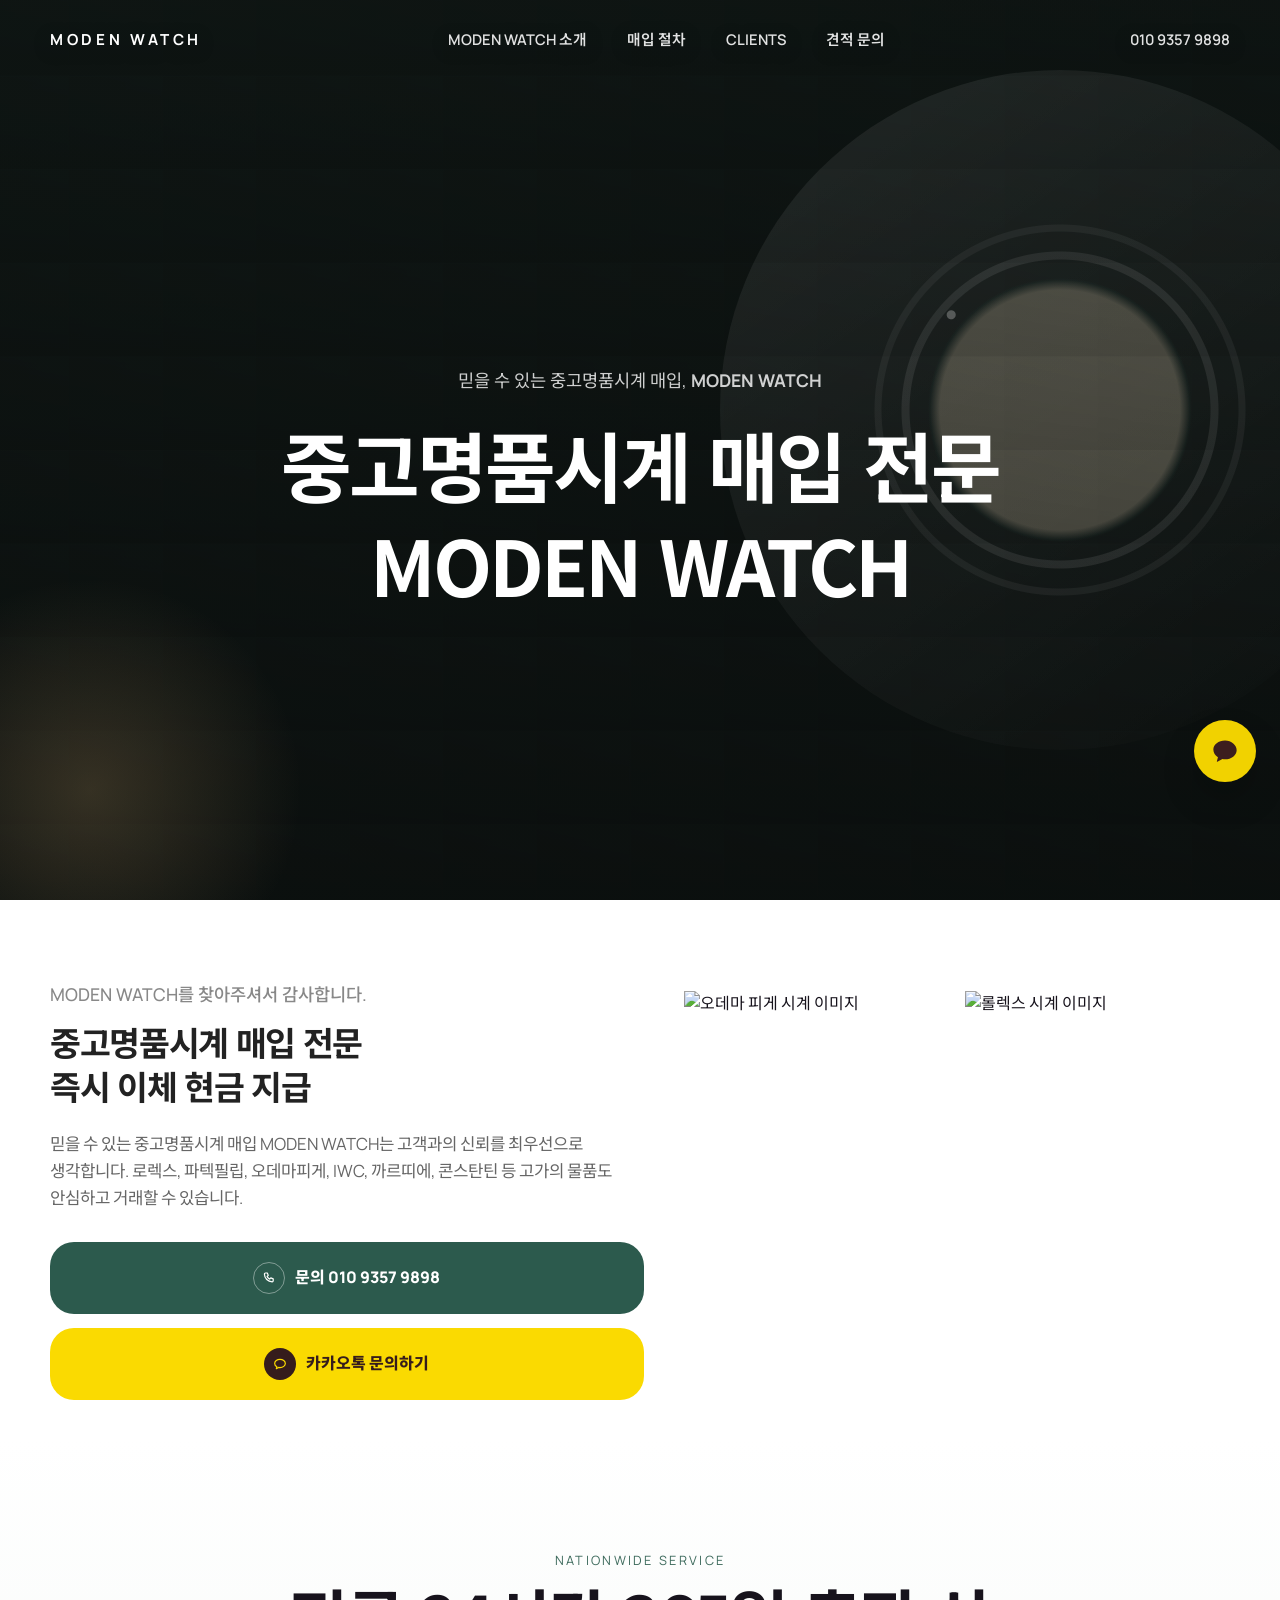
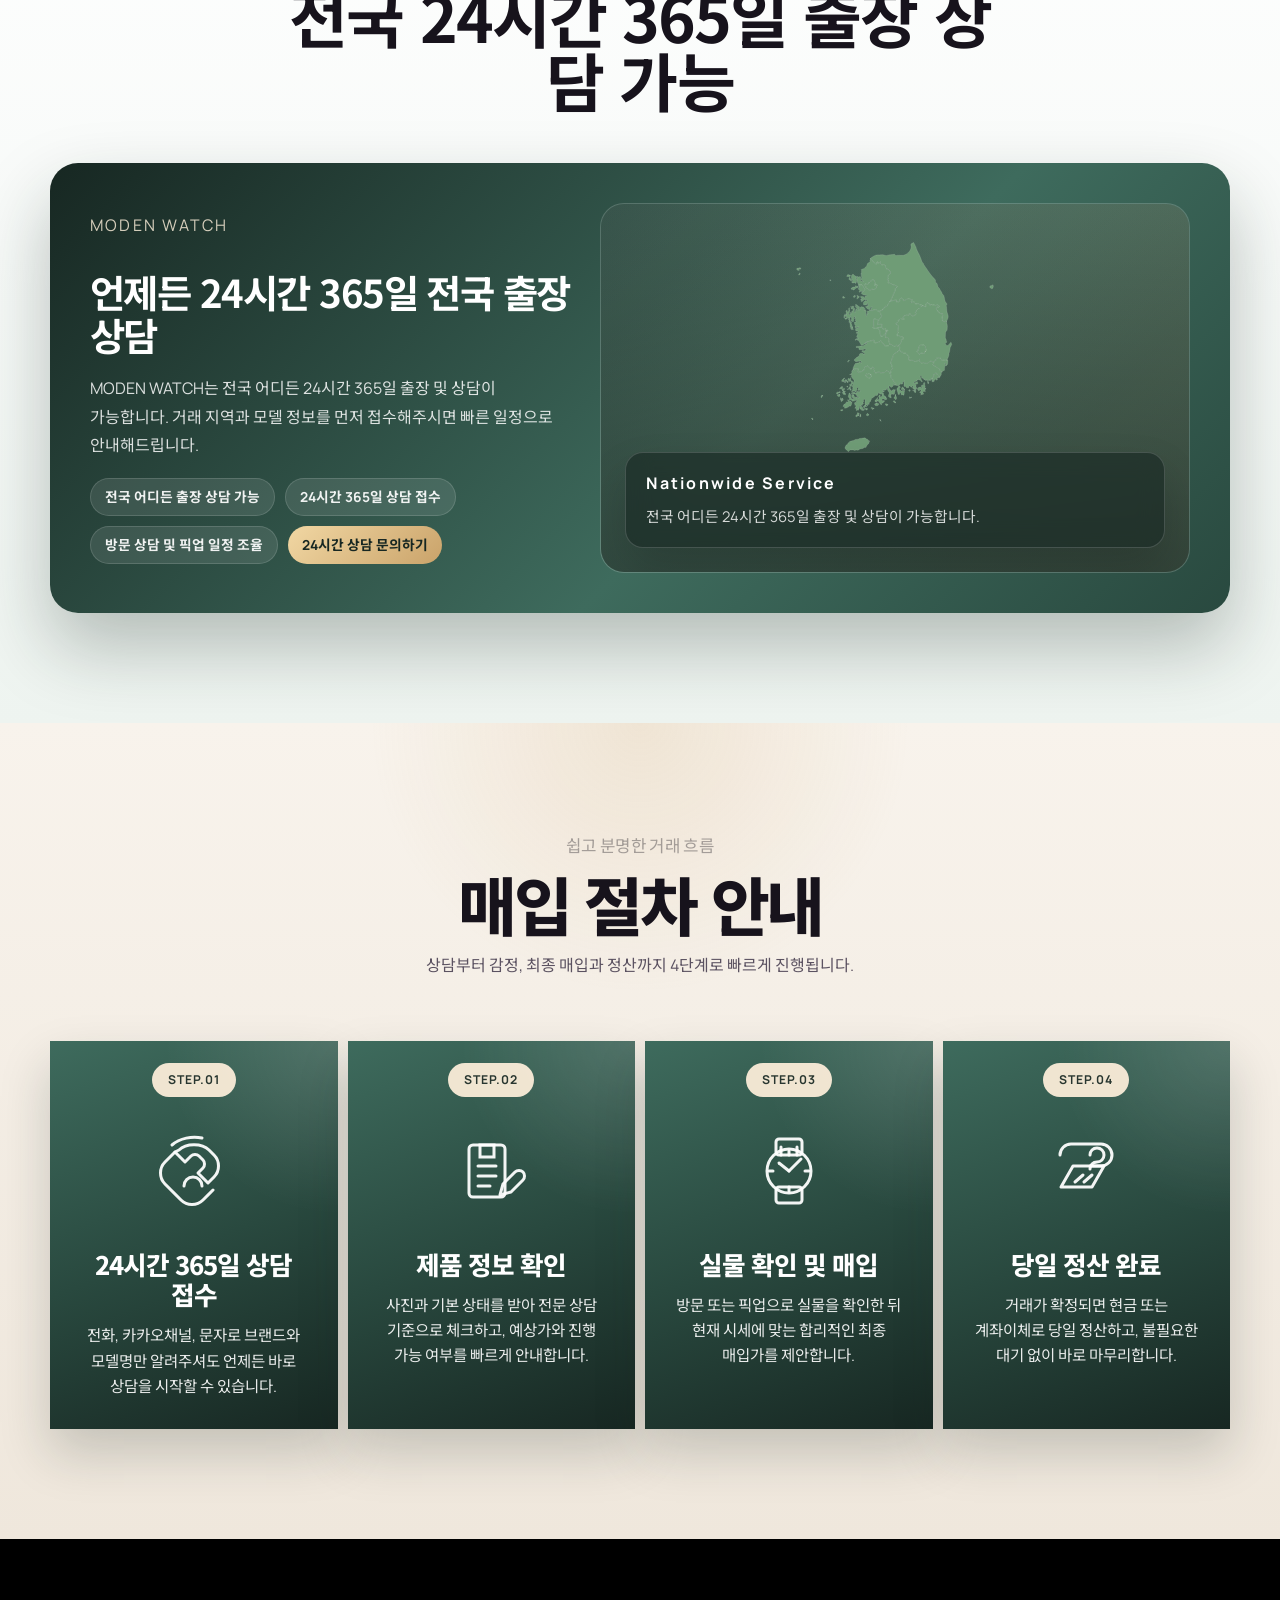
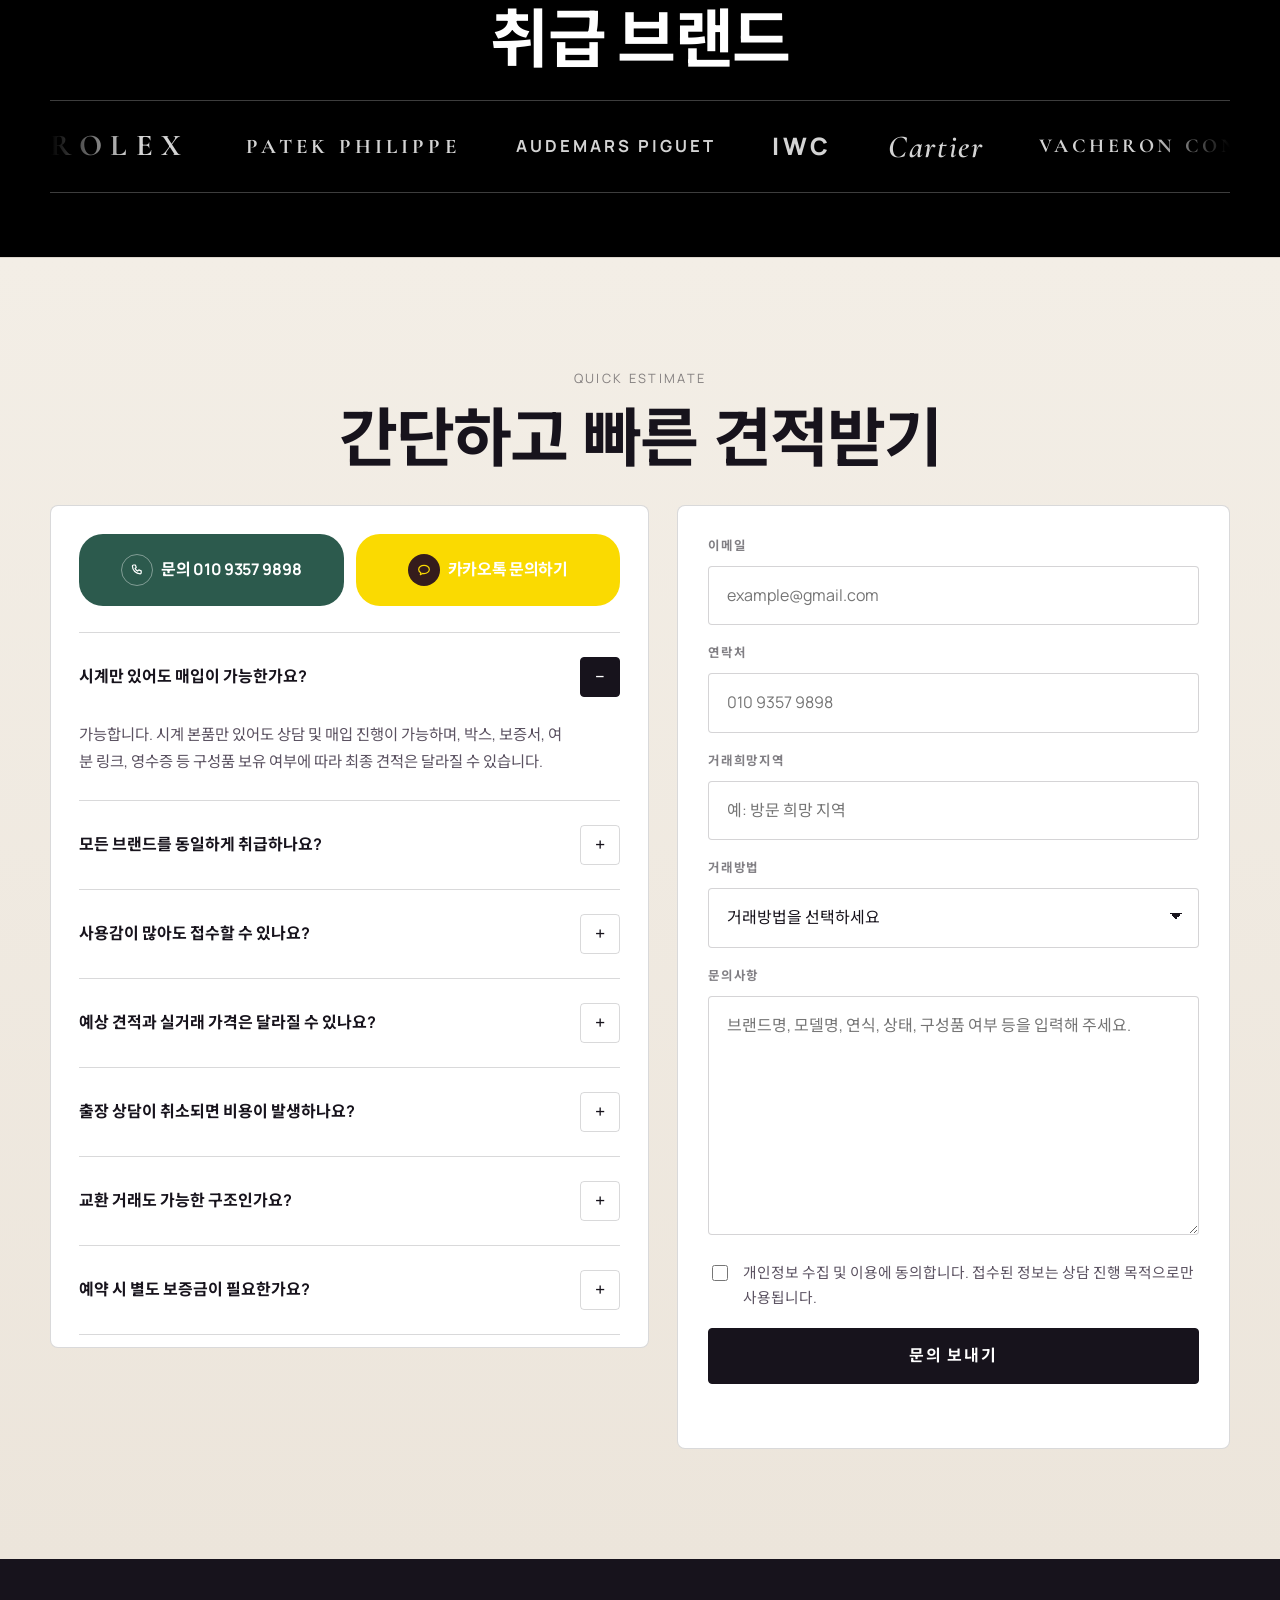
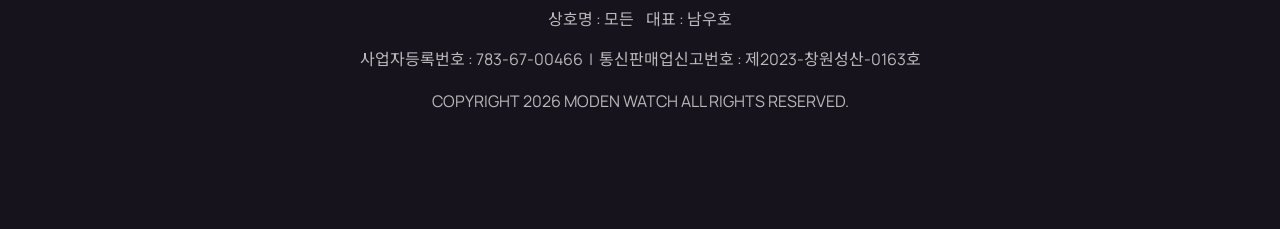
==== commit db44fc23: "update" ====
--- a/index.html
+++ b/index.html
@@ -21,7 +21,7 @@
     <link rel="stylesheet" href="./assets/css/styles.css" />
   </head>
   <body>
-    <a class="floating-chat" href="https://pf.kakao.com/" target="_blank" rel="noopener" aria-label="카카오톡 채널 문의">
+    <a class="floating-chat" href="https://open.kakao.com/o/s8MupTki" target="_blank" rel="noopener" aria-label="카카오톡 채널 문의">
       <svg xmlns="http://www.w3.org/2000/svg" viewBox="0 0 24 24" width="28" height="28" fill="#3C1E1E" style="display:block;">
         <path d="M12 3C6.477 3 2 6.477 2 10.8c0 2.721 1.57 5.117 3.963 6.574l-.93 3.46a.3.3 0 0 0 .44.328L9.82 18.9A11.3 11.3 0 0 0 12 19.1c5.523 0 10-3.477 10-7.8S17.523 3 12 3z"/>
       </svg>
@@ -96,7 +96,7 @@
                 </span>
                 문의 010 9357 9898
               </a>
-              <a href="https://pf.kakao.com/" target="_blank" rel="noopener" class="action-btn action-btn-kakao action-btn-large">
+              <a href="https://open.kakao.com/o/s8MupTki" target="_blank" rel="noopener" class="action-btn action-btn-kakao action-btn-large">
                 <span class="action-icon action-icon-kakao" aria-hidden="true">
                   <svg viewBox="0 0 24 24" fill="none" xmlns="http://www.w3.org/2000/svg">
                     <path d="M12 5C7.6 5 4 7.8 4 11.2C4 13.3 5.3 15.1 7.3 16.2L6.5 19L9.9 17.2C10.6 17.3 11.3 17.4 12 17.4C16.4 17.4 20 14.6 20 11.2C20 7.8 16.4 5 12 5Z" stroke="currentColor" stroke-width="1.8" stroke-linejoin="round"/>
@@ -290,7 +290,7 @@
                   </span>
                   문의 010 9357 9898
                 </a>
-                <a href="https://pf.kakao.com/" target="_blank" rel="noopener" class="action-btn action-btn-kakao">
+                <a href="https://open.kakao.com/o/s8MupTki" target="_blank" rel="noopener" class="action-btn action-btn-kakao">
                   <span class="action-icon action-icon-kakao" aria-hidden="true">
                     <svg viewBox="0 0 24 24" fill="none" xmlns="http://www.w3.org/2000/svg">
                       <path d="M12 5C7.6 5 4 7.8 4 11.2C4 13.3 5.3 15.1 7.3 16.2L6.5 19L9.9 17.2C10.6 17.3 11.3 17.4 12 17.4C16.4 17.4 20 14.6 20 11.2C20 7.8 16.4 5 12 5Z" stroke="currentColor" stroke-width="1.8" stroke-linejoin="round"/>
@@ -363,7 +363,32 @@
               </div>
             </div>
 
-            <form class="estimate-form" id="estimateForm">
+            <form
+              class="estimate-form"
+              id="estimateForm"
+              action="https://api.web3forms.com/submit"
+              method="POST"
+            >
+              <input type="hidden" name="access_key" value="2fb0c97c-893e-446e-97ed-9c3777eeddca" />
+              <input type="hidden" name="subject" value="MODEN WATCH 견적 문의" />
+              <input type="hidden" name="from_name" value="MODEN WATCH" />
+              <input
+                type="checkbox"
+                name="botcheck"
+                tabindex="-1"
+                autocomplete="off"
+                style="display:none"
+              />
+              <div class="field-row">
+                <label for="email">이메일</label>
+                <input
+                  id="email"
+                  name="email"
+                  type="email"
+                  placeholder="example@gmail.com"
+                  required
+                />
+              </div>
               <div class="field-row">
                 <label for="phone">연락처</label>
                 <input id="phone" name="phone" type="tel" placeholder="010 9357 9898" required />
@@ -376,29 +401,29 @@
                 <label for="tradeType">거래방법</label>
                 <select id="tradeType" name="tradeType" required>
                   <option value="">거래방법을 선택하세요</option>
-                  <option value="sell">판매</option>
-                  <option value="buy">구매</option>
-                  <option value="swap">교환</option>
+                  <option value="판매">판매</option>
+                  <option value="구매">구매</option>
+                  <option value="교환">교환</option>
                 </select>
               </div>
               <div class="field-row">
                 <label for="details">문의사항</label>
                 <textarea
                   id="details"
-                  name="details"
+                  name="message"
                   rows="8"
-                  placeholder="브랜드명, 모델명, 연식, 상태 등을 더미로 입력하세요."
+                  placeholder="브랜드명, 모델명, 연식, 상태, 구성품 여부 등을 입력해 주세요."
                   required
                 ></textarea>
               </div>
               <label class="consent-row" for="consent">
                 <input id="consent" name="consent" type="checkbox" required />
                 <span>
-                  개인정보 수집 및 이용에 동의합니다. 실제 운영 시 문구는 의뢰인 정책에 맞게
-                  교체하면 됩니다.
+                  개인정보 수집 및 이용에 동의합니다. 접수된 정보는 상담 진행 목적으로만
+                  사용됩니다.
                 </span>
               </label>
-              <button class="primary-button submit-button" type="submit">send message</button>
+              <button class="primary-button submit-button" type="submit">문의 보내기</button>
               <p class="form-feedback" role="status" aria-live="polite"></p>
             </form>
           </div>
